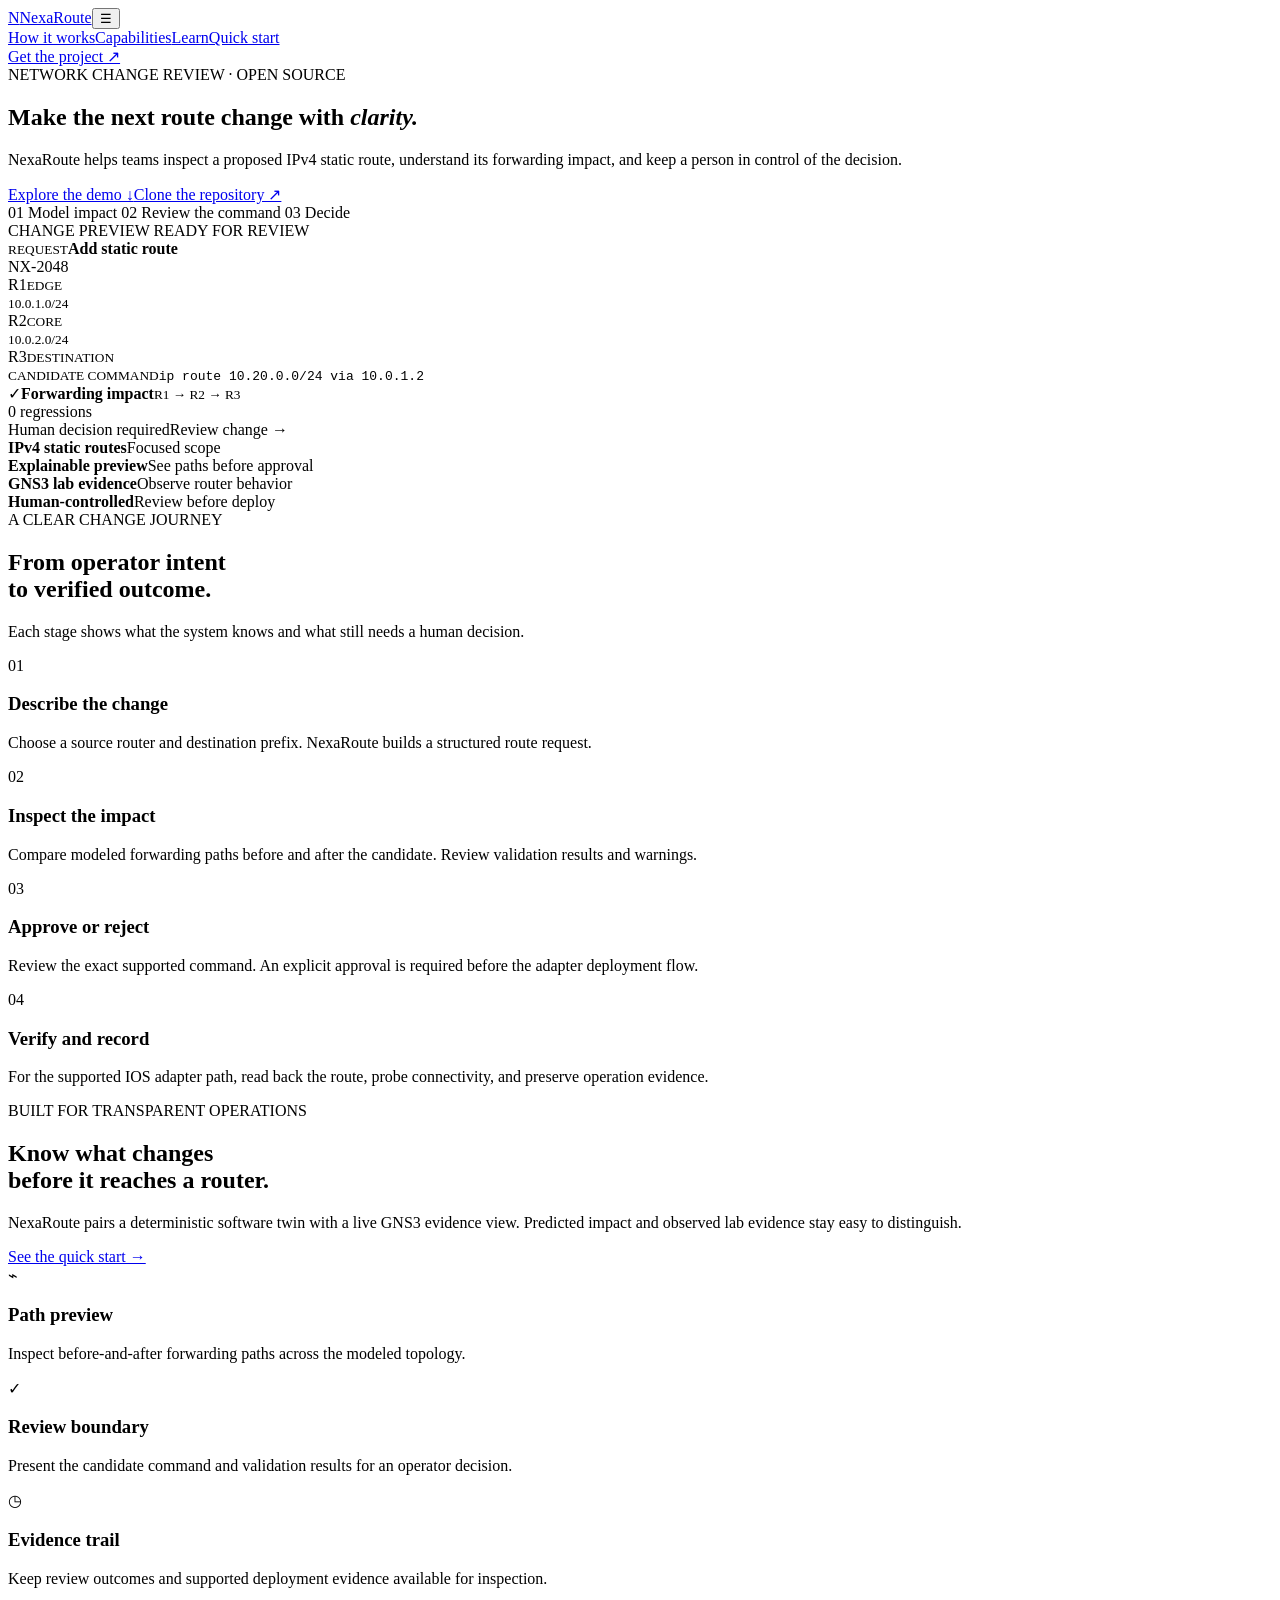
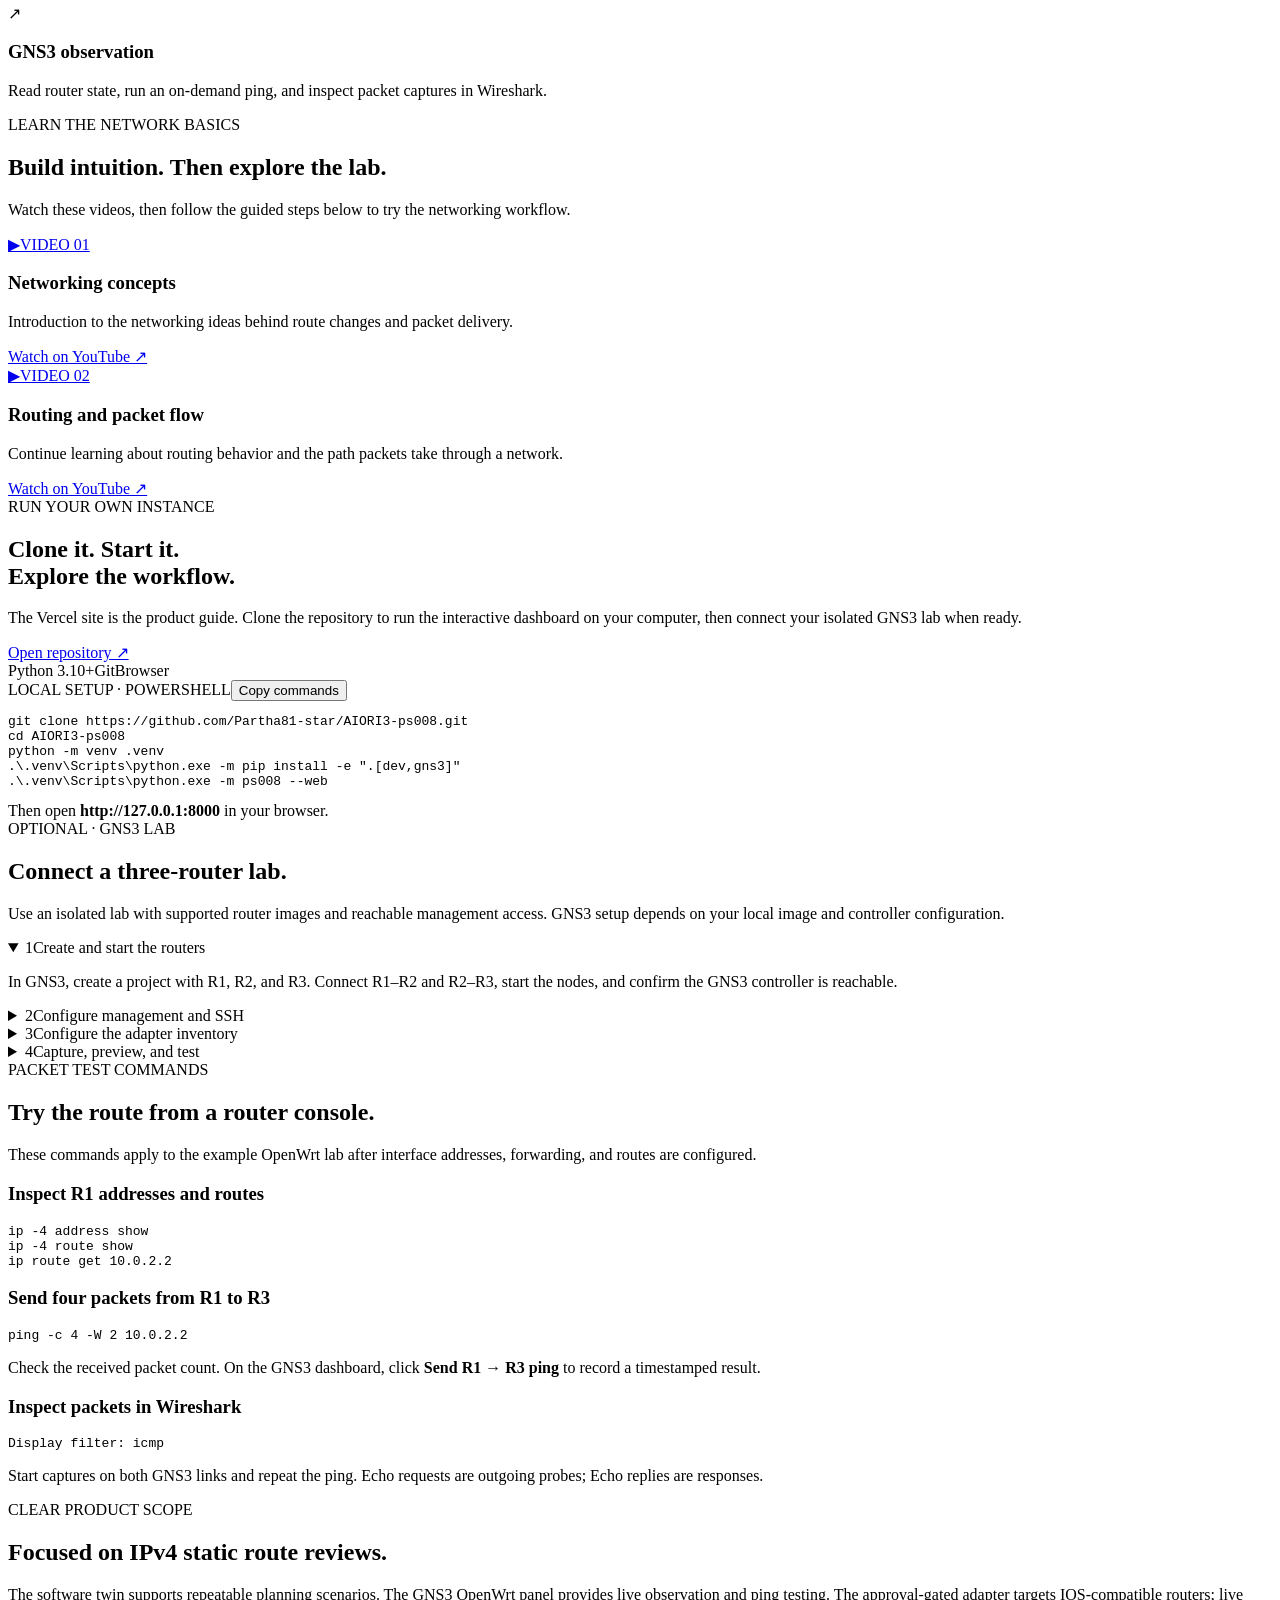
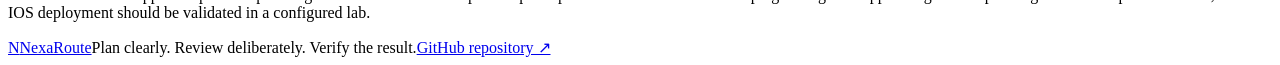
==== site/index.html @ 301a15b3 "Add NexaRoute customer guide site for Vercel" ====
<!doctype html>
<html lang="en">
<head>
<meta charset="utf-8"><meta name="viewport" content="width=device-width, initial-scale=1"><meta name="theme-color" content="#f4f7f5"><meta name="description" content="NexaRoute helps teams preview, review, and verify IPv4 static route changes with a network twin and GNS3 lab workflow.">
<title>NexaRoute — Review every route change</title><link rel="preconnect" href="https://fonts.googleapis.com"><link rel="preconnect" href="https://fonts.gstatic.com" crossorigin><link href="https://fonts.googleapis.com/css2?family=DM+Mono:wght@400;500&family=Manrope:wght@400;500;600;700;800&display=swap" rel="stylesheet"><link rel="stylesheet" href="/styles.css"><script src="/site.js" defer></script>
</head>
<body>
<header class="topbar"><a class="brand" href="#top"><span class="brand-mark">N</span>NexaRoute</a><button class="menu-toggle" id="menu-toggle" aria-expanded="false" aria-label="Open navigation">☰</button><nav id="main-nav"><a href="#workflow">How it works</a><a href="#features">Capabilities</a><a href="#learn">Learn</a><a href="#quickstart">Quick start</a></nav><a class="button button-small" href="https://github.com/Partha81-star/AIORI3-ps008" target="_blank" rel="noreferrer">Get the project ↗</a></header>
<main id="top">
<section class="hero wrap"><div class="hero-copy"><div class="eyebrow"><span class="pulse"></span> NETWORK CHANGE REVIEW · OPEN SOURCE</div><h1>Make the next route change with <em>clarity.</em></h1><p class="lead">NexaRoute helps teams inspect a proposed IPv4 static route, understand its forwarding impact, and keep a person in control of the decision.</p><div class="hero-actions"><a class="button" href="#quickstart">Explore the demo ↓</a><a class="button button-quiet" href="https://github.com/Partha81-star/AIORI3-ps008" target="_blank" rel="noreferrer">Clone the repository ↗</a></div><div class="hero-note"><span>01</span> Model impact <i></i><span>02</span> Review the command <i></i><span>03</span> Decide</div></div>
<div class="hero-visual"><div class="visual-head"><span>CHANGE PREVIEW</span><span class="status"><i></i> READY FOR REVIEW</span></div><div class="route-request"><div><small>REQUEST</small><strong>Add static route</strong></div><span class="request-id">NX-2048</span></div><div class="topology"><div class="router"><span>R1</span><small>EDGE</small></div><div class="edge"><i></i><small>10.0.1.0/24</small></div><div class="router router-active"><span>R2</span><small>CORE</small></div><div class="edge"><i></i><small>10.0.2.0/24</small></div><div class="router"><span>R3</span><small>DESTINATION</small></div></div><div class="command"><small>CANDIDATE COMMAND</small><code>ip route 10.20.0.0/24 via 10.0.1.2</code></div><div class="impact-row"><div><span class="check">✓</span><span><b>Forwarding impact</b><small>R1 → R2 → R3</small></span></div><span class="impact-tag">0 regressions</span></div><div class="review-footer"><span>Human decision required</span><span class="review-chip">Review change →</span></div></div></section>
<section class="proof-strip"><div><strong>IPv4 static routes</strong><span>Focused scope</span></div><div><strong>Explainable preview</strong><span>See paths before approval</span></div><div><strong>GNS3 lab evidence</strong><span>Observe router behavior</span></div><div><strong>Human-controlled</strong><span>Review before deploy</span></div></section>
<section class="section wrap" id="workflow"><div class="section-intro"><div class="eyebrow">A CLEAR CHANGE JOURNEY</div><h2>From operator intent<br>to verified outcome.</h2><p>Each stage shows what the system knows and what still needs a human decision.</p></div><div class="steps"><article><span>01</span><h3>Describe the change</h3><p>Choose a source router and destination prefix. NexaRoute builds a structured route request.</p></article><article><span>02</span><h3>Inspect the impact</h3><p>Compare modeled forwarding paths before and after the candidate. Review validation results and warnings.</p></article><article><span>03</span><h3>Approve or reject</h3><p>Review the exact supported command. An explicit approval is required before the adapter deployment flow.</p></article><article><span>04</span><h3>Verify and record</h3><p>For the supported IOS adapter path, read back the route, probe connectivity, and preserve operation evidence.</p></article></div></section>
<section class="feature-band" id="features"><div class="wrap feature-layout"><div><div class="eyebrow">BUILT FOR TRANSPARENT OPERATIONS</div><h2>Know what changes<br>before it reaches a router.</h2><p>NexaRoute pairs a deterministic software twin with a live GNS3 evidence view. Predicted impact and observed lab evidence stay easy to distinguish.</p><a class="text-link" href="#quickstart">See the quick start →</a></div><div class="feature-grid"><article><span class="feature-icon">⌁</span><h3>Path preview</h3><p>Inspect before-and-after forwarding paths across the modeled topology.</p></article><article><span class="feature-icon">✓</span><h3>Review boundary</h3><p>Present the candidate command and validation results for an operator decision.</p></article><article><span class="feature-icon">◷</span><h3>Evidence trail</h3><p>Keep review outcomes and supported deployment evidence available for inspection.</p></article><article><span class="feature-icon">↗</span><h3>GNS3 observation</h3><p>Read router state, run an on-demand ping, and inspect packet captures in Wireshark.</p></article></div></div></section>
<section class="section learn-section wrap" id="learn"><div class="section-intro"><div class="eyebrow">LEARN THE NETWORK BASICS</div><h2>Build intuition. Then explore the lab.</h2><p>Watch these videos, then follow the guided steps below to try the networking workflow.</p></div><div class="video-grid"><article class="video-card"><a class="video-thumb thumb-one" href="https://youtu.be/9toLLnAVdME" target="_blank" rel="noreferrer"><span class="play">▶</span><span class="video-caption">VIDEO 01</span></a><div class="video-info"><h3>Networking concepts</h3><p>Introduction to the networking ideas behind route changes and packet delivery.</p><a href="https://youtu.be/9toLLnAVdME" target="_blank" rel="noreferrer">Watch on YouTube ↗</a></div></article><article class="video-card"><a class="video-thumb thumb-two" href="https://youtu.be/iiHLgzWTlmo" target="_blank" rel="noreferrer"><span class="play">▶</span><span class="video-caption">VIDEO 02</span></a><div class="video-info"><h3>Routing and packet flow</h3><p>Continue learning about routing behavior and the path packets take through a network.</p><a href="https://youtu.be/iiHLgzWTlmo" target="_blank" rel="noreferrer">Watch on YouTube ↗</a></div></article></div></section>
<section class="quickstart" id="quickstart"><div class="wrap quick-layout"><div class="quick-copy"><div class="eyebrow">RUN YOUR OWN INSTANCE</div><h2>Clone it. Start it.<br>Explore the workflow.</h2><p>The Vercel site is the product guide. Clone the repository to run the interactive dashboard on your computer, then connect your isolated GNS3 lab when ready.</p><a class="button button-light" href="https://github.com/Partha81-star/AIORI3-ps008" target="_blank" rel="noreferrer">Open repository ↗</a><div class="requirements"><span>Python 3.10+</span><span>Git</span><span>Browser</span></div></div><div class="terminal-card"><div class="terminal-top"><span></span><span></span><span></span><label>LOCAL SETUP · POWERSHELL</label><button class="copy-button" id="copy-commands">Copy commands</button></div><pre id="install-commands">git clone https://github.com/Partha81-star/AIORI3-ps008.git
cd AIORI3-ps008
python -m venv .venv
.\.venv\Scripts\python.exe -m pip install -e ".[dev,gns3]"
.\.venv\Scripts\python.exe -m ps008 --web</pre><div class="terminal-bottom">Then open <b>http://127.0.0.1:8000</b> in your browser.</div></div></div></section>
<section class="guide wrap"><div class="section-intro"><div class="eyebrow">OPTIONAL · GNS3 LAB</div><h2>Connect a three-router lab.</h2><p>Use an isolated lab with supported router images and reachable management access. GNS3 setup depends on your local image and controller configuration.</p></div><div class="guide-list"><details open><summary><span>1</span>Create and start the routers</summary><p>In GNS3, create a project with R1, R2, and R3. Connect R1–R2 and R2–R3, start the nodes, and confirm the GNS3 controller is reachable.</p></details><details><summary><span>2</span>Configure management and SSH</summary><p>Assign reachable management IP addresses, enable SSH, and verify host keys. Use a permitted IOS-compatible image for the IOS adapter workflow.</p></details><details><summary><span>3</span>Configure the adapter inventory</summary><p>From the clone, copy the inventory example to <code>.ps008/gns3-inventory.json</code>. Set project and node IDs, management addresses, usernames, and credentials through environment variables.</p></details><details><summary><span>4</span>Capture, preview, and test</summary><p>Start the dashboard with inventory configured. Capture router evidence, inspect routes, preview a supported static-route request, and review the candidate. Use GNS3 link capture and Wireshark to inspect ICMP packets.</p></details></div></section>
<section class="commands-section wrap"><div class="section-intro"><div class="eyebrow">PACKET TEST COMMANDS</div><h2>Try the route from a router console.</h2><p>These commands apply to the example OpenWrt lab after interface addresses, forwarding, and routes are configured.</p></div><div class="command-grid"><article><h3>Inspect R1 addresses and routes</h3><pre><code>ip -4 address show
ip -4 route show
ip route get 10.0.2.2</code></pre></article><article><h3>Send four packets from R1 to R3</h3><pre><code>ping -c 4 -W 2 10.0.2.2</code></pre><p>Check the received packet count. On the GNS3 dashboard, click <b>Send R1 → R3 ping</b> to record a timestamped result.</p></article><article><h3>Inspect packets in Wireshark</h3><pre><code>Display filter: icmp</code></pre><p>Start captures on both GNS3 links and repeat the ping. Echo requests are outgoing probes; Echo replies are responses.</p></article></div></section>
<section class="scope-strip"><div class="wrap scope-inner"><div><div class="eyebrow">CLEAR PRODUCT SCOPE</div><h2>Focused on IPv4 static route reviews.</h2></div><p>The software twin supports repeatable planning scenarios. The GNS3 OpenWrt panel provides live observation and ping testing. The approval-gated adapter targets IOS-compatible routers; live IOS deployment should be validated in a configured lab.</p></div></section>
</main><footer class="footer wrap"><a class="brand" href="#top"><span class="brand-mark">N</span>NexaRoute</a><span>Plan clearly. Review deliberately. Verify the result.</span><a href="https://github.com/Partha81-star/AIORI3-ps008" target="_blank" rel="noreferrer">GitHub repository ↗</a></footer>
</body></html>
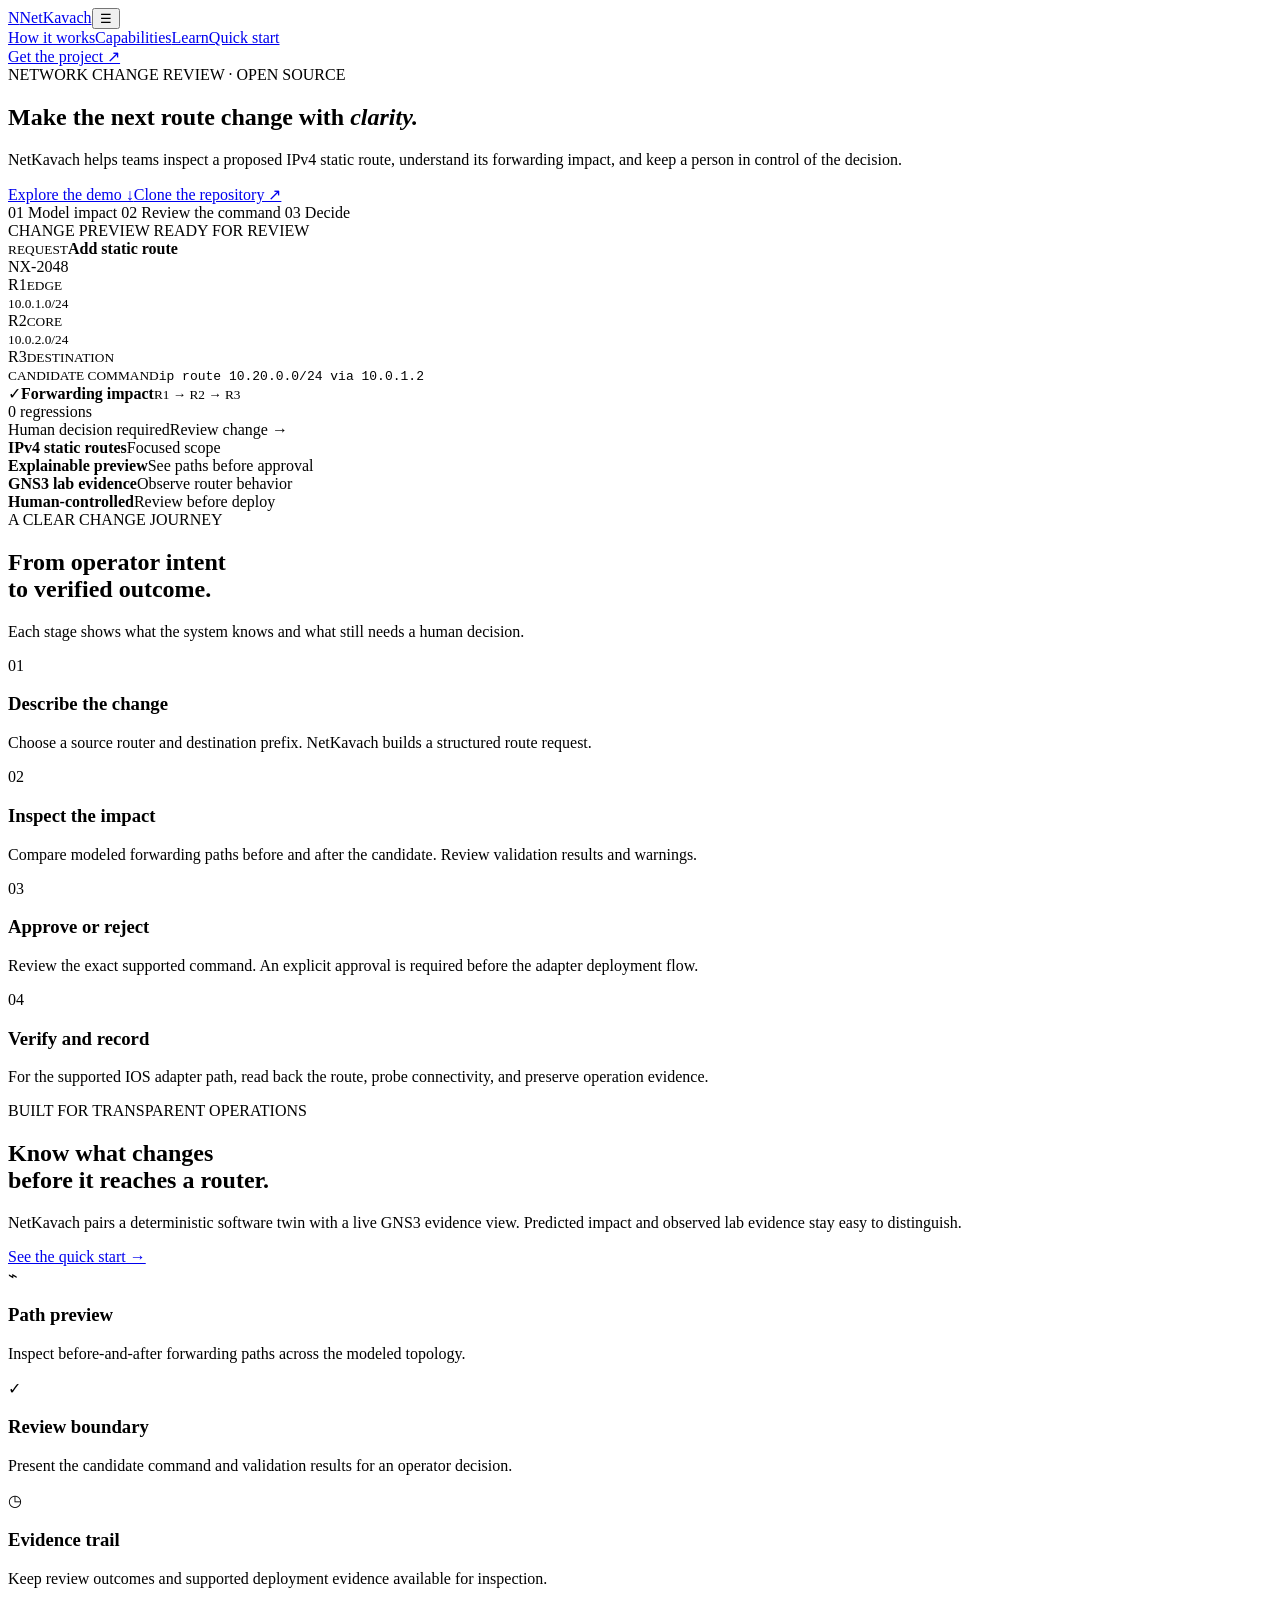
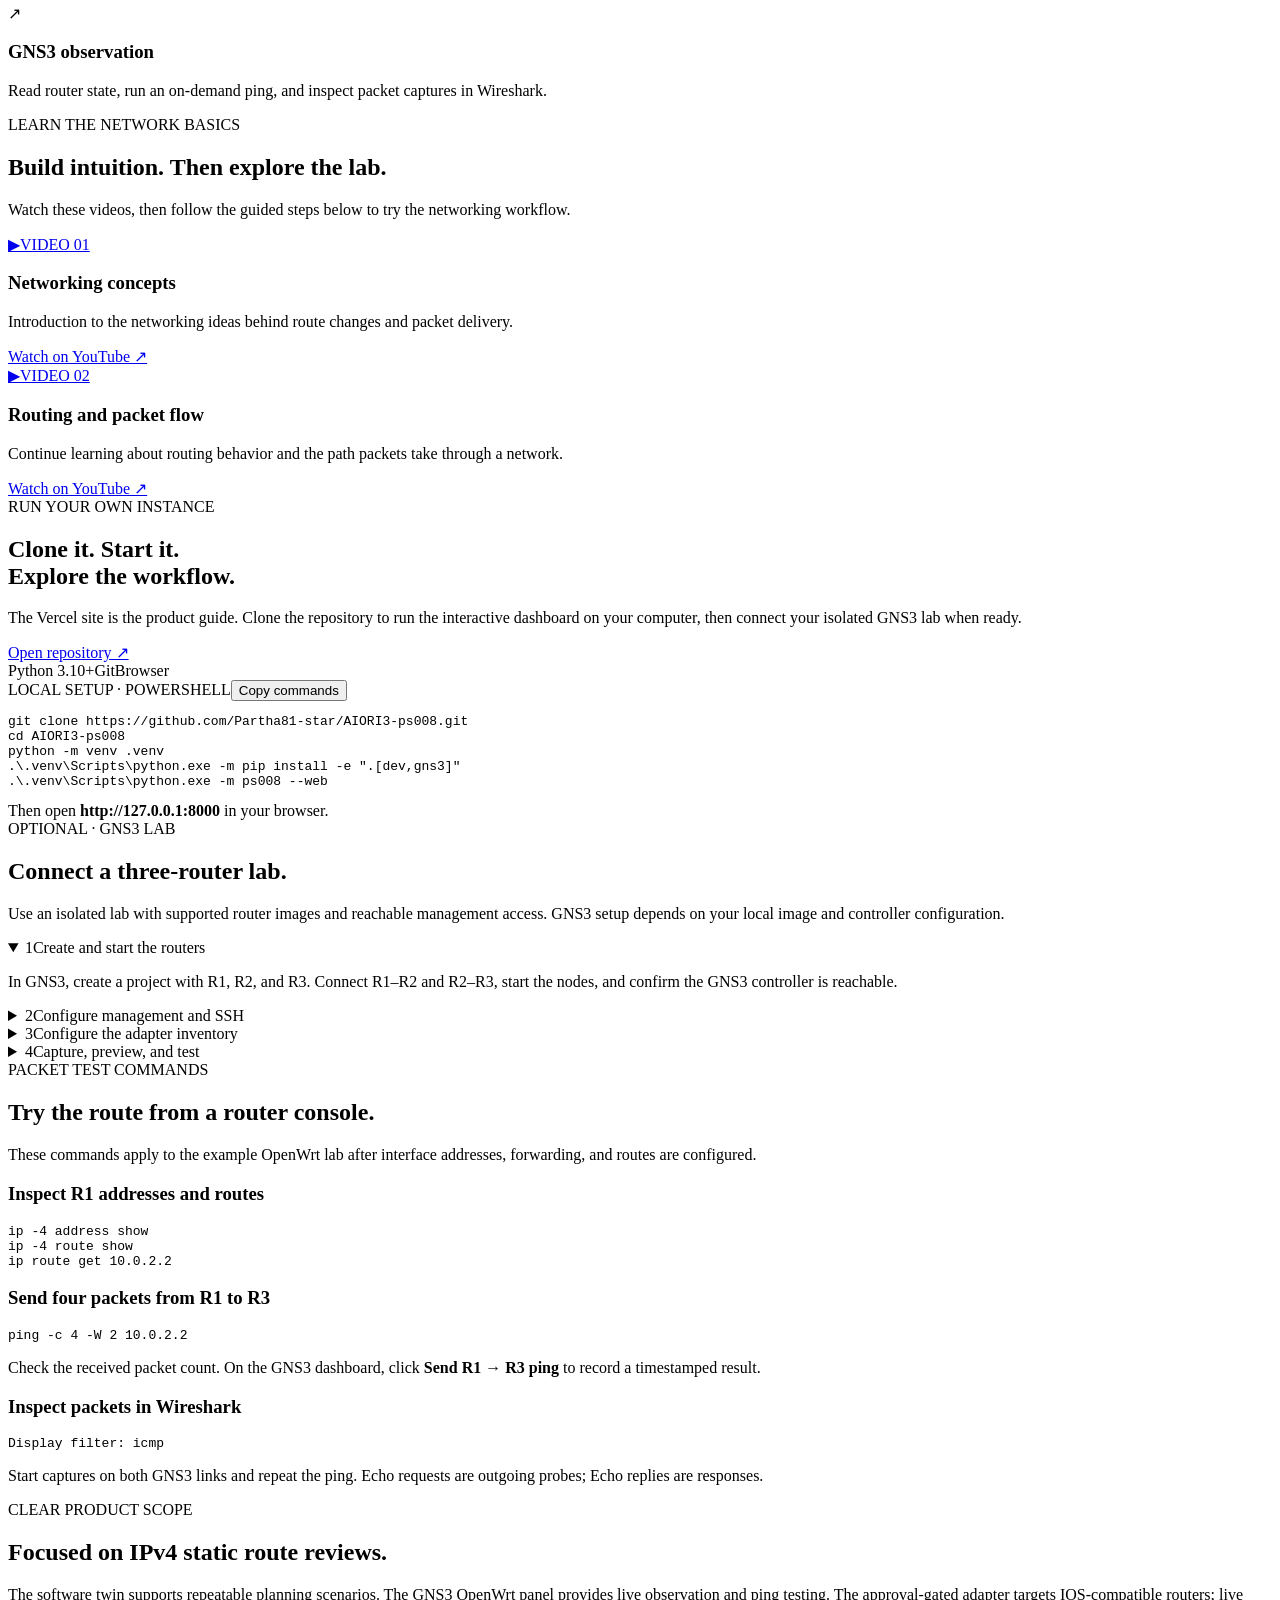
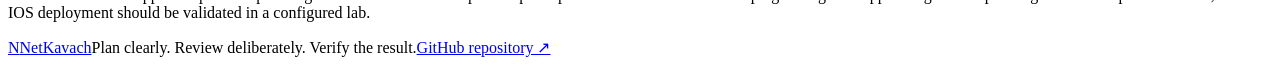
==== commit eb23fc9a: "Rename product to NetKavach and improve readability" ====
--- a/site/index.html
+++ b/site/index.html
@@ -1,17 +1,17 @@
 <!doctype html>
 <html lang="en">
 <head>
-<meta charset="utf-8"><meta name="viewport" content="width=device-width, initial-scale=1"><meta name="theme-color" content="#f4f7f5"><meta name="description" content="NexaRoute helps teams preview, review, and verify IPv4 static route changes with a network twin and GNS3 lab workflow.">
-<title>NexaRoute — Review every route change</title><link rel="preconnect" href="https://fonts.googleapis.com"><link rel="preconnect" href="https://fonts.gstatic.com" crossorigin><link href="https://fonts.googleapis.com/css2?family=DM+Mono:wght@400;500&family=Manrope:wght@400;500;600;700;800&display=swap" rel="stylesheet"><link rel="stylesheet" href="/styles.css"><script src="/site.js" defer></script>
+<meta charset="utf-8"><meta name="viewport" content="width=device-width, initial-scale=1"><meta name="theme-color" content="#f4f7f5"><meta name="description" content="NetKavach helps teams preview, review, and verify IPv4 static route changes with a network twin and GNS3 lab workflow.">
+<title>NetKavach — Review every route change</title><link rel="preconnect" href="https://fonts.googleapis.com"><link rel="preconnect" href="https://fonts.gstatic.com" crossorigin><link href="https://fonts.googleapis.com/css2?family=DM+Mono:wght@400;500&family=Manrope:wght@400;500;600;700;800&display=swap" rel="stylesheet"><link rel="stylesheet" href="/styles.css"><script src="/site.js" defer></script>
 </head>
 <body>
-<header class="topbar"><a class="brand" href="#top"><span class="brand-mark">N</span>NexaRoute</a><button class="menu-toggle" id="menu-toggle" aria-expanded="false" aria-label="Open navigation">☰</button><nav id="main-nav"><a href="#workflow">How it works</a><a href="#features">Capabilities</a><a href="#learn">Learn</a><a href="#quickstart">Quick start</a></nav><a class="button button-small" href="https://github.com/Partha81-star/AIORI3-ps008" target="_blank" rel="noreferrer">Get the project ↗</a></header>
+<header class="topbar"><a class="brand" href="#top"><span class="brand-mark">N</span>NetKavach</a><button class="menu-toggle" id="menu-toggle" aria-expanded="false" aria-label="Open navigation">☰</button><nav id="main-nav"><a href="#workflow">How it works</a><a href="#features">Capabilities</a><a href="#learn">Learn</a><a href="#quickstart">Quick start</a></nav><a class="button button-small" href="https://github.com/Partha81-star/AIORI3-ps008" target="_blank" rel="noreferrer">Get the project ↗</a></header>
 <main id="top">
-<section class="hero wrap"><div class="hero-copy"><div class="eyebrow"><span class="pulse"></span> NETWORK CHANGE REVIEW · OPEN SOURCE</div><h1>Make the next route change with <em>clarity.</em></h1><p class="lead">NexaRoute helps teams inspect a proposed IPv4 static route, understand its forwarding impact, and keep a person in control of the decision.</p><div class="hero-actions"><a class="button" href="#quickstart">Explore the demo ↓</a><a class="button button-quiet" href="https://github.com/Partha81-star/AIORI3-ps008" target="_blank" rel="noreferrer">Clone the repository ↗</a></div><div class="hero-note"><span>01</span> Model impact <i></i><span>02</span> Review the command <i></i><span>03</span> Decide</div></div>
+<section class="hero wrap"><div class="hero-copy"><div class="eyebrow"><span class="pulse"></span> NETWORK CHANGE REVIEW · OPEN SOURCE</div><h1>Make the next route change with <em>clarity.</em></h1><p class="lead">NetKavach helps teams inspect a proposed IPv4 static route, understand its forwarding impact, and keep a person in control of the decision.</p><div class="hero-actions"><a class="button" href="#quickstart">Explore the demo ↓</a><a class="button button-quiet" href="https://github.com/Partha81-star/AIORI3-ps008" target="_blank" rel="noreferrer">Clone the repository ↗</a></div><div class="hero-note"><span>01</span> Model impact <i></i><span>02</span> Review the command <i></i><span>03</span> Decide</div></div>
 <div class="hero-visual"><div class="visual-head"><span>CHANGE PREVIEW</span><span class="status"><i></i> READY FOR REVIEW</span></div><div class="route-request"><div><small>REQUEST</small><strong>Add static route</strong></div><span class="request-id">NX-2048</span></div><div class="topology"><div class="router"><span>R1</span><small>EDGE</small></div><div class="edge"><i></i><small>10.0.1.0/24</small></div><div class="router router-active"><span>R2</span><small>CORE</small></div><div class="edge"><i></i><small>10.0.2.0/24</small></div><div class="router"><span>R3</span><small>DESTINATION</small></div></div><div class="command"><small>CANDIDATE COMMAND</small><code>ip route 10.20.0.0/24 via 10.0.1.2</code></div><div class="impact-row"><div><span class="check">✓</span><span><b>Forwarding impact</b><small>R1 → R2 → R3</small></span></div><span class="impact-tag">0 regressions</span></div><div class="review-footer"><span>Human decision required</span><span class="review-chip">Review change →</span></div></div></section>
 <section class="proof-strip"><div><strong>IPv4 static routes</strong><span>Focused scope</span></div><div><strong>Explainable preview</strong><span>See paths before approval</span></div><div><strong>GNS3 lab evidence</strong><span>Observe router behavior</span></div><div><strong>Human-controlled</strong><span>Review before deploy</span></div></section>
-<section class="section wrap" id="workflow"><div class="section-intro"><div class="eyebrow">A CLEAR CHANGE JOURNEY</div><h2>From operator intent<br>to verified outcome.</h2><p>Each stage shows what the system knows and what still needs a human decision.</p></div><div class="steps"><article><span>01</span><h3>Describe the change</h3><p>Choose a source router and destination prefix. NexaRoute builds a structured route request.</p></article><article><span>02</span><h3>Inspect the impact</h3><p>Compare modeled forwarding paths before and after the candidate. Review validation results and warnings.</p></article><article><span>03</span><h3>Approve or reject</h3><p>Review the exact supported command. An explicit approval is required before the adapter deployment flow.</p></article><article><span>04</span><h3>Verify and record</h3><p>For the supported IOS adapter path, read back the route, probe connectivity, and preserve operation evidence.</p></article></div></section>
-<section class="feature-band" id="features"><div class="wrap feature-layout"><div><div class="eyebrow">BUILT FOR TRANSPARENT OPERATIONS</div><h2>Know what changes<br>before it reaches a router.</h2><p>NexaRoute pairs a deterministic software twin with a live GNS3 evidence view. Predicted impact and observed lab evidence stay easy to distinguish.</p><a class="text-link" href="#quickstart">See the quick start →</a></div><div class="feature-grid"><article><span class="feature-icon">⌁</span><h3>Path preview</h3><p>Inspect before-and-after forwarding paths across the modeled topology.</p></article><article><span class="feature-icon">✓</span><h3>Review boundary</h3><p>Present the candidate command and validation results for an operator decision.</p></article><article><span class="feature-icon">◷</span><h3>Evidence trail</h3><p>Keep review outcomes and supported deployment evidence available for inspection.</p></article><article><span class="feature-icon">↗</span><h3>GNS3 observation</h3><p>Read router state, run an on-demand ping, and inspect packet captures in Wireshark.</p></article></div></div></section>
+<section class="section wrap" id="workflow"><div class="section-intro"><div class="eyebrow">A CLEAR CHANGE JOURNEY</div><h2>From operator intent<br>to verified outcome.</h2><p>Each stage shows what the system knows and what still needs a human decision.</p></div><div class="steps"><article><span>01</span><h3>Describe the change</h3><p>Choose a source router and destination prefix. NetKavach builds a structured route request.</p></article><article><span>02</span><h3>Inspect the impact</h3><p>Compare modeled forwarding paths before and after the candidate. Review validation results and warnings.</p></article><article><span>03</span><h3>Approve or reject</h3><p>Review the exact supported command. An explicit approval is required before the adapter deployment flow.</p></article><article><span>04</span><h3>Verify and record</h3><p>For the supported IOS adapter path, read back the route, probe connectivity, and preserve operation evidence.</p></article></div></section>
+<section class="feature-band" id="features"><div class="wrap feature-layout"><div><div class="eyebrow">BUILT FOR TRANSPARENT OPERATIONS</div><h2>Know what changes<br>before it reaches a router.</h2><p>NetKavach pairs a deterministic software twin with a live GNS3 evidence view. Predicted impact and observed lab evidence stay easy to distinguish.</p><a class="text-link" href="#quickstart">See the quick start →</a></div><div class="feature-grid"><article><span class="feature-icon">⌁</span><h3>Path preview</h3><p>Inspect before-and-after forwarding paths across the modeled topology.</p></article><article><span class="feature-icon">✓</span><h3>Review boundary</h3><p>Present the candidate command and validation results for an operator decision.</p></article><article><span class="feature-icon">◷</span><h3>Evidence trail</h3><p>Keep review outcomes and supported deployment evidence available for inspection.</p></article><article><span class="feature-icon">↗</span><h3>GNS3 observation</h3><p>Read router state, run an on-demand ping, and inspect packet captures in Wireshark.</p></article></div></div></section>
 <section class="section learn-section wrap" id="learn"><div class="section-intro"><div class="eyebrow">LEARN THE NETWORK BASICS</div><h2>Build intuition. Then explore the lab.</h2><p>Watch these videos, then follow the guided steps below to try the networking workflow.</p></div><div class="video-grid"><article class="video-card"><a class="video-thumb thumb-one" href="https://youtu.be/9toLLnAVdME" target="_blank" rel="noreferrer"><span class="play">▶</span><span class="video-caption">VIDEO 01</span></a><div class="video-info"><h3>Networking concepts</h3><p>Introduction to the networking ideas behind route changes and packet delivery.</p><a href="https://youtu.be/9toLLnAVdME" target="_blank" rel="noreferrer">Watch on YouTube ↗</a></div></article><article class="video-card"><a class="video-thumb thumb-two" href="https://youtu.be/iiHLgzWTlmo" target="_blank" rel="noreferrer"><span class="play">▶</span><span class="video-caption">VIDEO 02</span></a><div class="video-info"><h3>Routing and packet flow</h3><p>Continue learning about routing behavior and the path packets take through a network.</p><a href="https://youtu.be/iiHLgzWTlmo" target="_blank" rel="noreferrer">Watch on YouTube ↗</a></div></article></div></section>
 <section class="quickstart" id="quickstart"><div class="wrap quick-layout"><div class="quick-copy"><div class="eyebrow">RUN YOUR OWN INSTANCE</div><h2>Clone it. Start it.<br>Explore the workflow.</h2><p>The Vercel site is the product guide. Clone the repository to run the interactive dashboard on your computer, then connect your isolated GNS3 lab when ready.</p><a class="button button-light" href="https://github.com/Partha81-star/AIORI3-ps008" target="_blank" rel="noreferrer">Open repository ↗</a><div class="requirements"><span>Python 3.10+</span><span>Git</span><span>Browser</span></div></div><div class="terminal-card"><div class="terminal-top"><span></span><span></span><span></span><label>LOCAL SETUP · POWERSHELL</label><button class="copy-button" id="copy-commands">Copy commands</button></div><pre id="install-commands">git clone https://github.com/Partha81-star/AIORI3-ps008.git
 cd AIORI3-ps008
@@ -23,5 +23,5 @@
 ip -4 route show
 ip route get 10.0.2.2</code></pre></article><article><h3>Send four packets from R1 to R3</h3><pre><code>ping -c 4 -W 2 10.0.2.2</code></pre><p>Check the received packet count. On the GNS3 dashboard, click <b>Send R1 → R3 ping</b> to record a timestamped result.</p></article><article><h3>Inspect packets in Wireshark</h3><pre><code>Display filter: icmp</code></pre><p>Start captures on both GNS3 links and repeat the ping. Echo requests are outgoing probes; Echo replies are responses.</p></article></div></section>
 <section class="scope-strip"><div class="wrap scope-inner"><div><div class="eyebrow">CLEAR PRODUCT SCOPE</div><h2>Focused on IPv4 static route reviews.</h2></div><p>The software twin supports repeatable planning scenarios. The GNS3 OpenWrt panel provides live observation and ping testing. The approval-gated adapter targets IOS-compatible routers; live IOS deployment should be validated in a configured lab.</p></div></section>
-</main><footer class="footer wrap"><a class="brand" href="#top"><span class="brand-mark">N</span>NexaRoute</a><span>Plan clearly. Review deliberately. Verify the result.</span><a href="https://github.com/Partha81-star/AIORI3-ps008" target="_blank" rel="noreferrer">GitHub repository ↗</a></footer>
+</main><footer class="footer wrap"><a class="brand" href="#top"><span class="brand-mark">N</span>NetKavach</a><span>Plan clearly. Review deliberately. Verify the result.</span><a href="https://github.com/Partha81-star/AIORI3-ps008" target="_blank" rel="noreferrer">GitHub repository ↗</a></footer>
 </body></html>
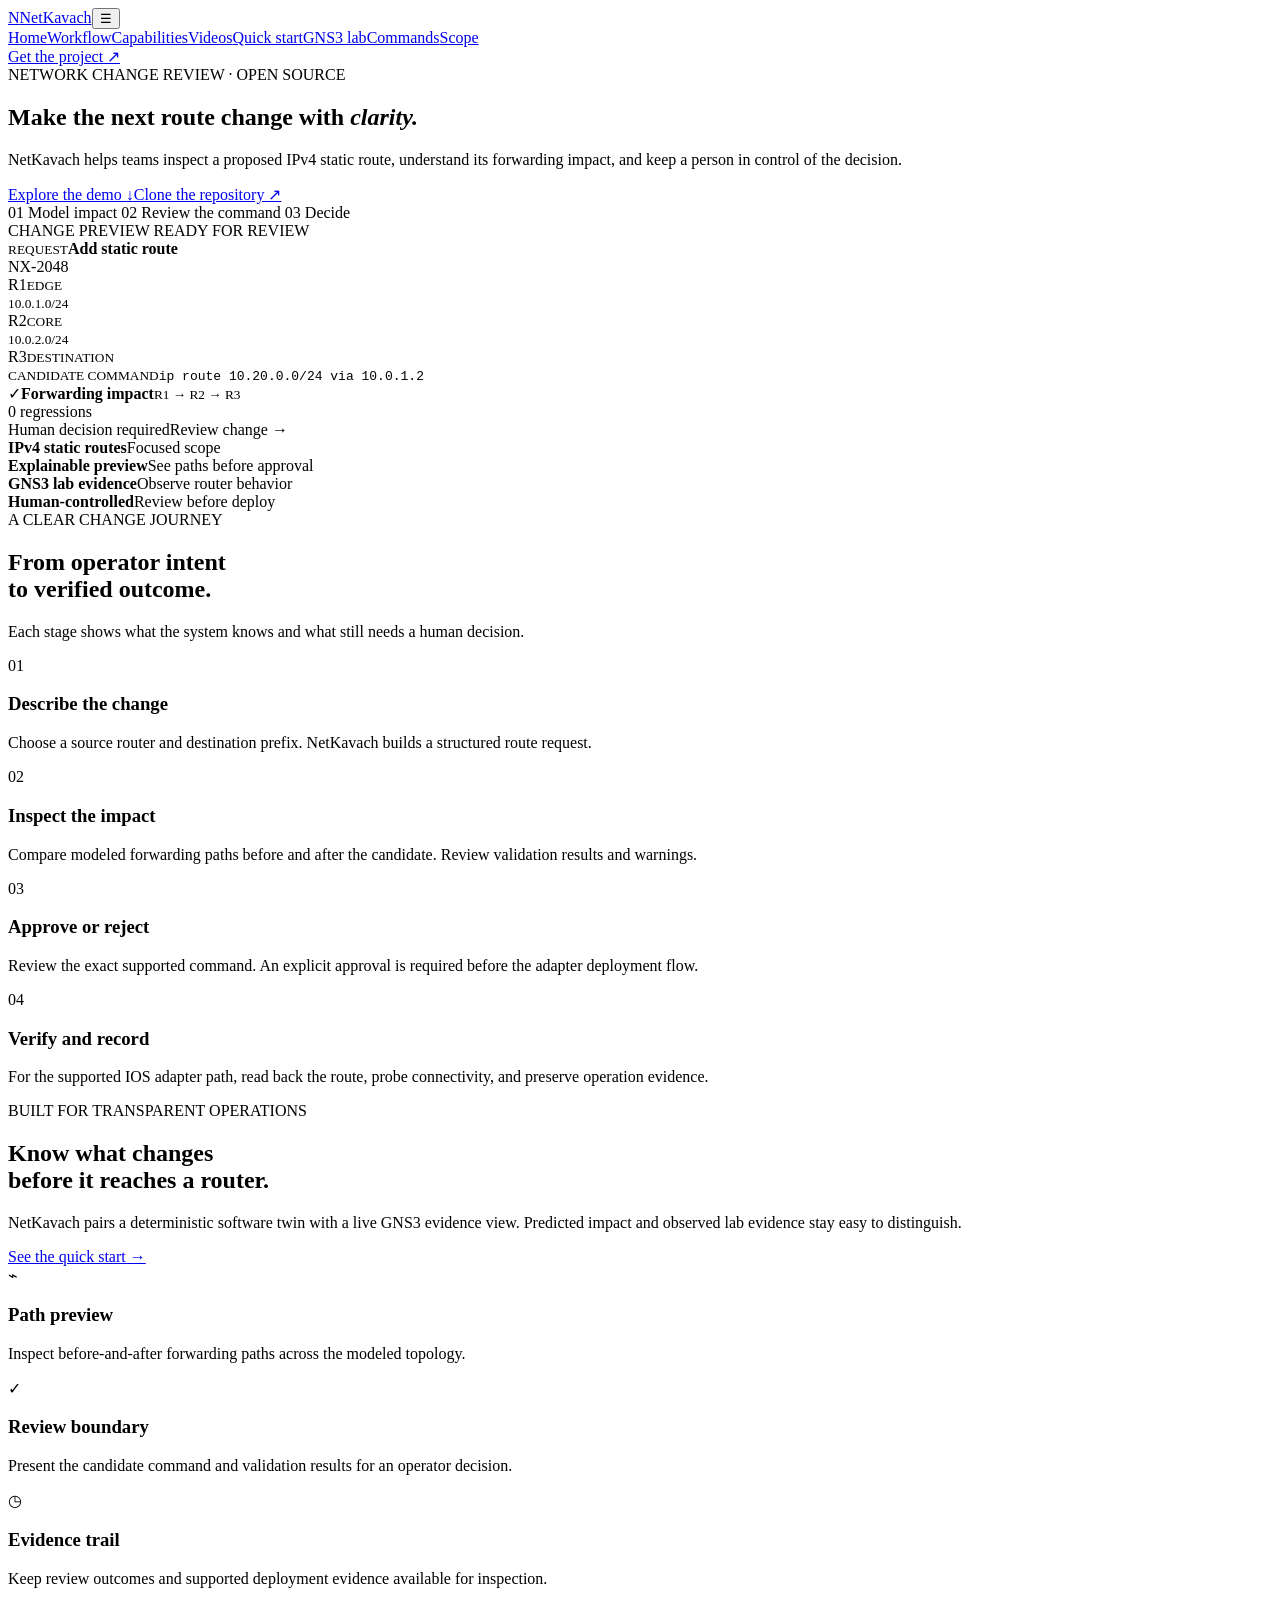
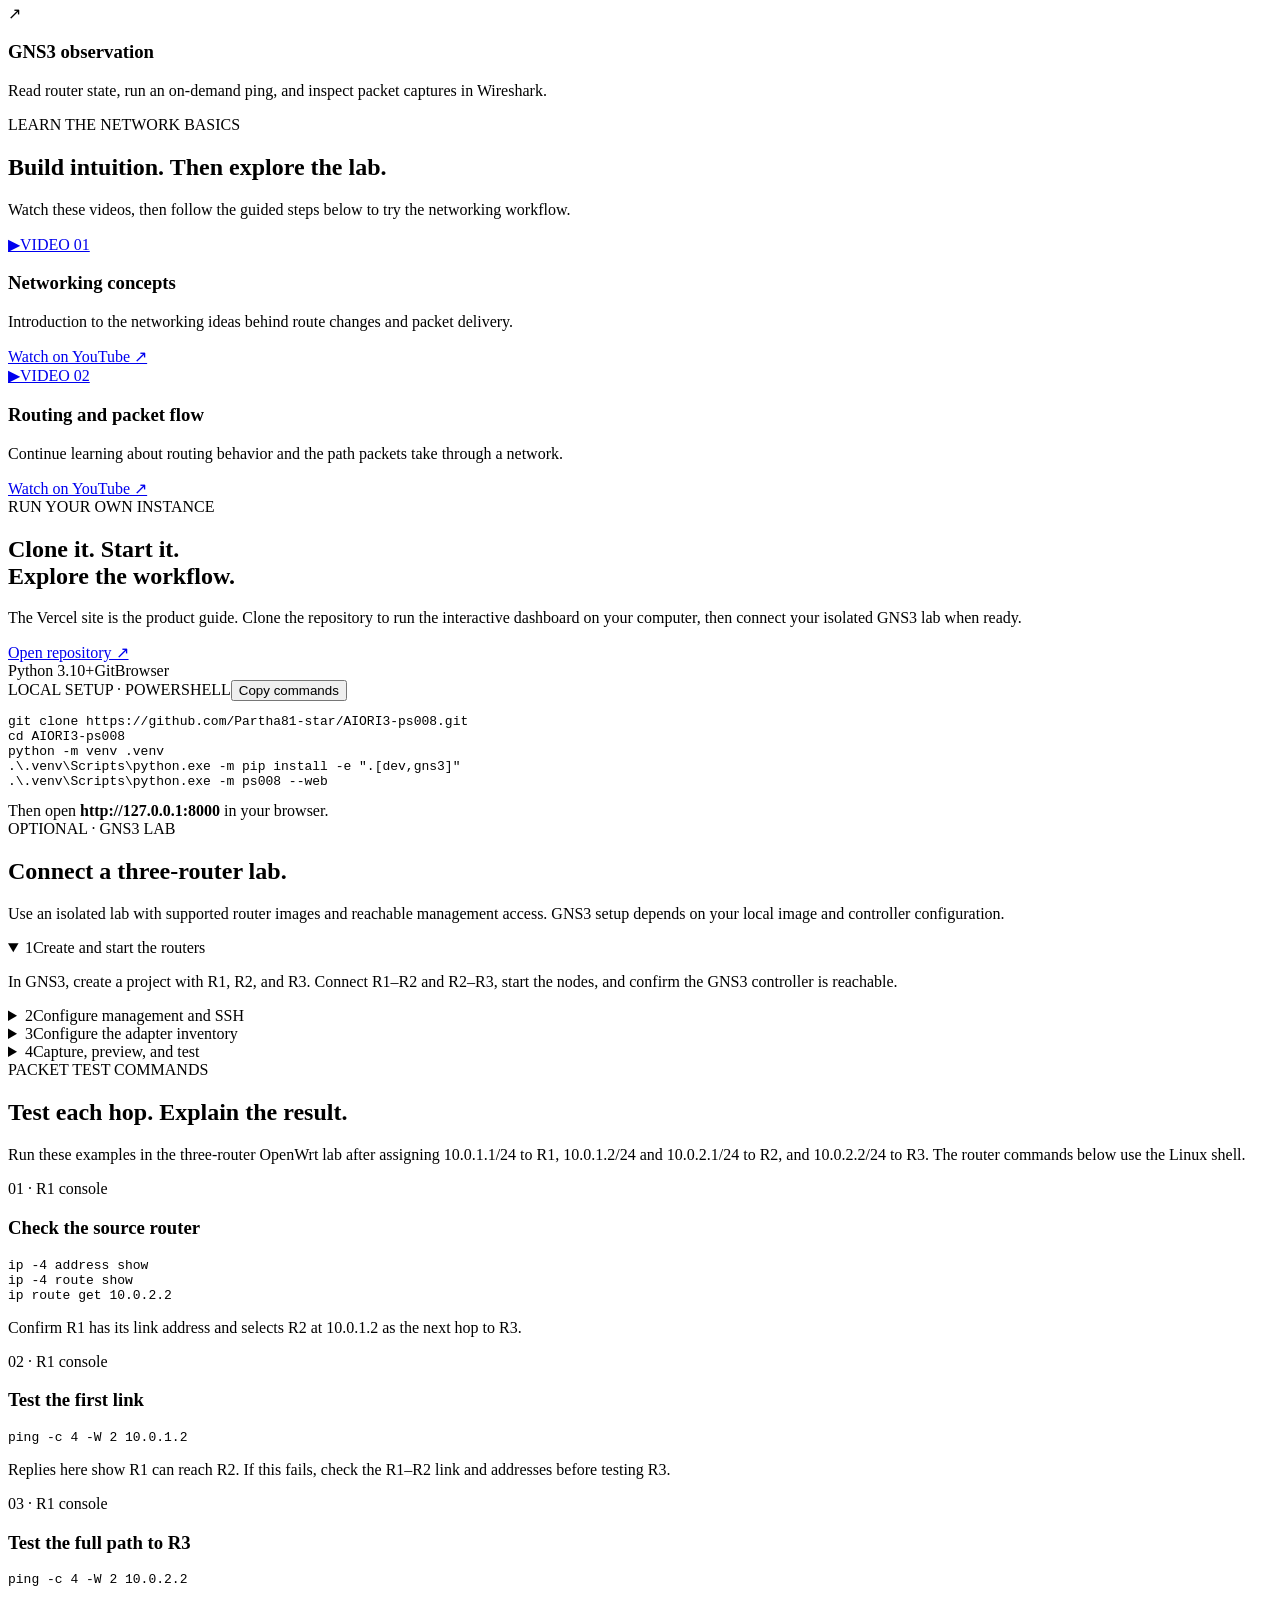
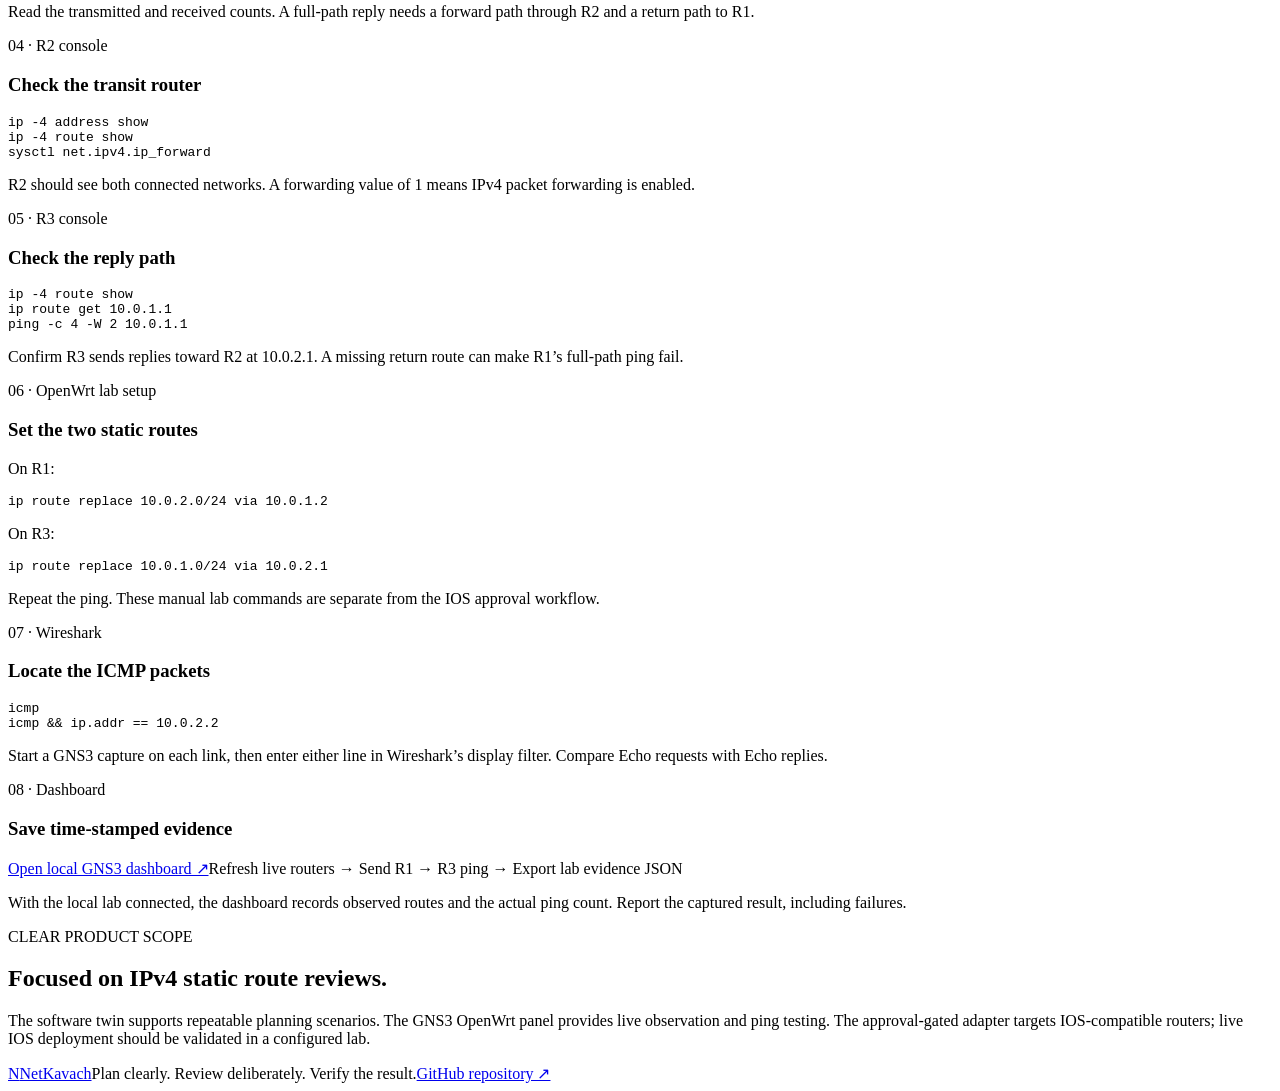
==== commit 2e63f5be: "Expand lab command cases and add section navigation" ====
--- a/site/index.html
+++ b/site/index.html
@@ -2,10 +2,10 @@
 <html lang="en">
 <head>
 <meta charset="utf-8"><meta name="viewport" content="width=device-width, initial-scale=1"><meta name="theme-color" content="#f4f7f5"><meta name="description" content="NetKavach helps teams preview, review, and verify IPv4 static route changes with a network twin and GNS3 lab workflow.">
-<title>NetKavach — Review every route change</title><link rel="preconnect" href="https://fonts.googleapis.com"><link rel="preconnect" href="https://fonts.gstatic.com" crossorigin><link href="https://fonts.googleapis.com/css2?family=DM+Mono:wght@400;500&family=Manrope:wght@400;500;600;700;800&display=swap" rel="stylesheet"><link rel="stylesheet" href="/styles.css"><script src="/site.js" defer></script>
+<title>NetKavach — Review every route change</title><link rel="preconnect" href="https://fonts.googleapis.com"><link rel="preconnect" href="https://fonts.gstatic.com" crossorigin><link href="https://fonts.googleapis.com/css2?family=DM+Mono:wght@400;500&family=Manrope:wght@400;500;600;700;800&display=swap" rel="stylesheet"><link rel="stylesheet" href="/styles.css"><link rel="stylesheet" href="/sections.css"><script src="/site.js" defer></script>
 </head>
 <body>
-<header class="topbar"><a class="brand" href="#top"><span class="brand-mark">N</span>NetKavach</a><button class="menu-toggle" id="menu-toggle" aria-expanded="false" aria-label="Open navigation">☰</button><nav id="main-nav"><a href="#workflow">How it works</a><a href="#features">Capabilities</a><a href="#learn">Learn</a><a href="#quickstart">Quick start</a></nav><a class="button button-small" href="https://github.com/Partha81-star/AIORI3-ps008" target="_blank" rel="noreferrer">Get the project ↗</a></header>
+<header class="topbar"><a class="brand" href="#top"><span class="brand-mark">N</span>NetKavach</a><button class="menu-toggle" id="menu-toggle" aria-expanded="false" aria-label="Open navigation" aria-controls="main-nav">☰</button><nav id="main-nav" aria-label="Main sections"><a href="#top">Home</a><a href="#workflow">Workflow</a><a href="#features">Capabilities</a><a href="#learn">Videos</a><a href="#quickstart">Quick start</a><a href="#gns3-guide">GNS3 lab</a><a href="#commands">Commands</a><a href="#scope">Scope</a></nav><a class="button button-small" href="https://github.com/Partha81-star/AIORI3-ps008" target="_blank" rel="noreferrer">Get the project ↗</a></header>
 <main id="top">
 <section class="hero wrap"><div class="hero-copy"><div class="eyebrow"><span class="pulse"></span> NETWORK CHANGE REVIEW · OPEN SOURCE</div><h1>Make the next route change with <em>clarity.</em></h1><p class="lead">NetKavach helps teams inspect a proposed IPv4 static route, understand its forwarding impact, and keep a person in control of the decision.</p><div class="hero-actions"><a class="button" href="#quickstart">Explore the demo ↓</a><a class="button button-quiet" href="https://github.com/Partha81-star/AIORI3-ps008" target="_blank" rel="noreferrer">Clone the repository ↗</a></div><div class="hero-note"><span>01</span> Model impact <i></i><span>02</span> Review the command <i></i><span>03</span> Decide</div></div>
 <div class="hero-visual"><div class="visual-head"><span>CHANGE PREVIEW</span><span class="status"><i></i> READY FOR REVIEW</span></div><div class="route-request"><div><small>REQUEST</small><strong>Add static route</strong></div><span class="request-id">NX-2048</span></div><div class="topology"><div class="router"><span>R1</span><small>EDGE</small></div><div class="edge"><i></i><small>10.0.1.0/24</small></div><div class="router router-active"><span>R2</span><small>CORE</small></div><div class="edge"><i></i><small>10.0.2.0/24</small></div><div class="router"><span>R3</span><small>DESTINATION</small></div></div><div class="command"><small>CANDIDATE COMMAND</small><code>ip route 10.20.0.0/24 via 10.0.1.2</code></div><div class="impact-row"><div><span class="check">✓</span><span><b>Forwarding impact</b><small>R1 → R2 → R3</small></span></div><span class="impact-tag">0 regressions</span></div><div class="review-footer"><span>Human decision required</span><span class="review-chip">Review change →</span></div></div></section>
@@ -18,10 +18,26 @@
 python -m venv .venv
 .\.venv\Scripts\python.exe -m pip install -e ".[dev,gns3]"
 .\.venv\Scripts\python.exe -m ps008 --web</pre><div class="terminal-bottom">Then open <b>http://127.0.0.1:8000</b> in your browser.</div></div></div></section>
-<section class="guide wrap"><div class="section-intro"><div class="eyebrow">OPTIONAL · GNS3 LAB</div><h2>Connect a three-router lab.</h2><p>Use an isolated lab with supported router images and reachable management access. GNS3 setup depends on your local image and controller configuration.</p></div><div class="guide-list"><details open><summary><span>1</span>Create and start the routers</summary><p>In GNS3, create a project with R1, R2, and R3. Connect R1–R2 and R2–R3, start the nodes, and confirm the GNS3 controller is reachable.</p></details><details><summary><span>2</span>Configure management and SSH</summary><p>Assign reachable management IP addresses, enable SSH, and verify host keys. Use a permitted IOS-compatible image for the IOS adapter workflow.</p></details><details><summary><span>3</span>Configure the adapter inventory</summary><p>From the clone, copy the inventory example to <code>.ps008/gns3-inventory.json</code>. Set project and node IDs, management addresses, usernames, and credentials through environment variables.</p></details><details><summary><span>4</span>Capture, preview, and test</summary><p>Start the dashboard with inventory configured. Capture router evidence, inspect routes, preview a supported static-route request, and review the candidate. Use GNS3 link capture and Wireshark to inspect ICMP packets.</p></details></div></section>
-<section class="commands-section wrap"><div class="section-intro"><div class="eyebrow">PACKET TEST COMMANDS</div><h2>Try the route from a router console.</h2><p>These commands apply to the example OpenWrt lab after interface addresses, forwarding, and routes are configured.</p></div><div class="command-grid"><article><h3>Inspect R1 addresses and routes</h3><pre><code>ip -4 address show
+<section class="guide wrap" id="gns3-guide"><div class="section-intro"><div class="eyebrow">OPTIONAL · GNS3 LAB</div><h2>Connect a three-router lab.</h2><p>Use an isolated lab with supported router images and reachable management access. GNS3 setup depends on your local image and controller configuration.</p></div><div class="guide-list"><details open><summary><span>1</span>Create and start the routers</summary><p>In GNS3, create a project with R1, R2, and R3. Connect R1–R2 and R2–R3, start the nodes, and confirm the GNS3 controller is reachable.</p></details><details><summary><span>2</span>Configure management and SSH</summary><p>Assign reachable management IP addresses, enable SSH, and verify host keys. Use a permitted IOS-compatible image for the IOS adapter workflow.</p></details><details><summary><span>3</span>Configure the adapter inventory</summary><p>From the clone, copy the inventory example to <code>.ps008/gns3-inventory.json</code>. Set project and node IDs, management addresses, usernames, and credentials through environment variables.</p></details><details><summary><span>4</span>Capture, preview, and test</summary><p>Start the dashboard with inventory configured. Capture router evidence, inspect routes, preview a supported static-route request, and review the candidate. Use GNS3 link capture and Wireshark to inspect ICMP packets.</p></details></div></section>
+<section class="commands-section wrap" id="commands">
+<div class="section-intro"><div class="eyebrow">PACKET TEST COMMANDS</div><h2>Test each hop. Explain the result.</h2><p>Run these examples in the three-router OpenWrt lab after assigning 10.0.1.1/24 to R1, 10.0.1.2/24 and 10.0.2.1/24 to R2, and 10.0.2.2/24 to R3. The router commands below use the Linux shell.</p></div>
+<div class="command-grid">
+<article><span class="case-label">01 · R1 console</span><h3>Check the source router</h3><pre><code>ip -4 address show
 ip -4 route show
-ip route get 10.0.2.2</code></pre></article><article><h3>Send four packets from R1 to R3</h3><pre><code>ping -c 4 -W 2 10.0.2.2</code></pre><p>Check the received packet count. On the GNS3 dashboard, click <b>Send R1 → R3 ping</b> to record a timestamped result.</p></article><article><h3>Inspect packets in Wireshark</h3><pre><code>Display filter: icmp</code></pre><p>Start captures on both GNS3 links and repeat the ping. Echo requests are outgoing probes; Echo replies are responses.</p></article></div></section>
-<section class="scope-strip"><div class="wrap scope-inner"><div><div class="eyebrow">CLEAR PRODUCT SCOPE</div><h2>Focused on IPv4 static route reviews.</h2></div><p>The software twin supports repeatable planning scenarios. The GNS3 OpenWrt panel provides live observation and ping testing. The approval-gated adapter targets IOS-compatible routers; live IOS deployment should be validated in a configured lab.</p></div></section>
+ip route get 10.0.2.2</code></pre><p>Confirm R1 has its link address and selects R2 at 10.0.1.2 as the next hop to R3.</p></article>
+<article><span class="case-label">02 · R1 console</span><h3>Test the first link</h3><pre><code>ping -c 4 -W 2 10.0.1.2</code></pre><p>Replies here show R1 can reach R2. If this fails, check the R1–R2 link and addresses before testing R3.</p></article>
+<article><span class="case-label">03 · R1 console</span><h3>Test the full path to R3</h3><pre><code>ping -c 4 -W 2 10.0.2.2</code></pre><p>Read the transmitted and received counts. A full-path reply needs a forward path through R2 and a return path to R1.</p></article>
+<article><span class="case-label">04 · R2 console</span><h3>Check the transit router</h3><pre><code>ip -4 address show
+ip -4 route show
+sysctl net.ipv4.ip_forward</code></pre><p>R2 should see both connected networks. A forwarding value of 1 means IPv4 packet forwarding is enabled.</p></article>
+<article><span class="case-label">05 · R3 console</span><h3>Check the reply path</h3><pre><code>ip -4 route show
+ip route get 10.0.1.1
+ping -c 4 -W 2 10.0.1.1</code></pre><p>Confirm R3 sends replies toward R2 at 10.0.2.1. A missing return route can make R1’s full-path ping fail.</p></article>
+<article><span class="case-label">06 · OpenWrt lab setup</span><h3>Set the two static routes</h3><p>On R1:</p><pre><code>ip route replace 10.0.2.0/24 via 10.0.1.2</code></pre><p>On R3:</p><pre><code>ip route replace 10.0.1.0/24 via 10.0.2.1</code></pre><p>Repeat the ping. These manual lab commands are separate from the IOS approval workflow.</p></article>
+<article><span class="case-label">07 · Wireshark</span><h3>Locate the ICMP packets</h3><pre><code>icmp
+icmp &amp;&amp; ip.addr == 10.0.2.2</code></pre><p>Start a GNS3 capture on each link, then enter either line in Wireshark’s display filter. Compare Echo requests with Echo replies.</p></article>
+<article><span class="case-label">08 · Dashboard</span><h3>Save time-stamped evidence</h3><div class="dashboard-steps"><a href="http://127.0.0.1:8000/gns3">Open local GNS3 dashboard ↗</a><span>Refresh live routers → Send R1 → R3 ping → Export lab evidence JSON</span></div><p>With the local lab connected, the dashboard records observed routes and the actual ping count. Report the captured result, including failures.</p></article>
+</div></section>
+<section class="scope-strip" id="scope"><div class="wrap scope-inner"><div><div class="eyebrow">CLEAR PRODUCT SCOPE</div><h2>Focused on IPv4 static route reviews.</h2></div><p>The software twin supports repeatable planning scenarios. The GNS3 OpenWrt panel provides live observation and ping testing. The approval-gated adapter targets IOS-compatible routers; live IOS deployment should be validated in a configured lab.</p></div></section>
 </main><footer class="footer wrap"><a class="brand" href="#top"><span class="brand-mark">N</span>NetKavach</a><span>Plan clearly. Review deliberately. Verify the result.</span><a href="https://github.com/Partha81-star/AIORI3-ps008" target="_blank" rel="noreferrer">GitHub repository ↗</a></footer>
 </body></html>
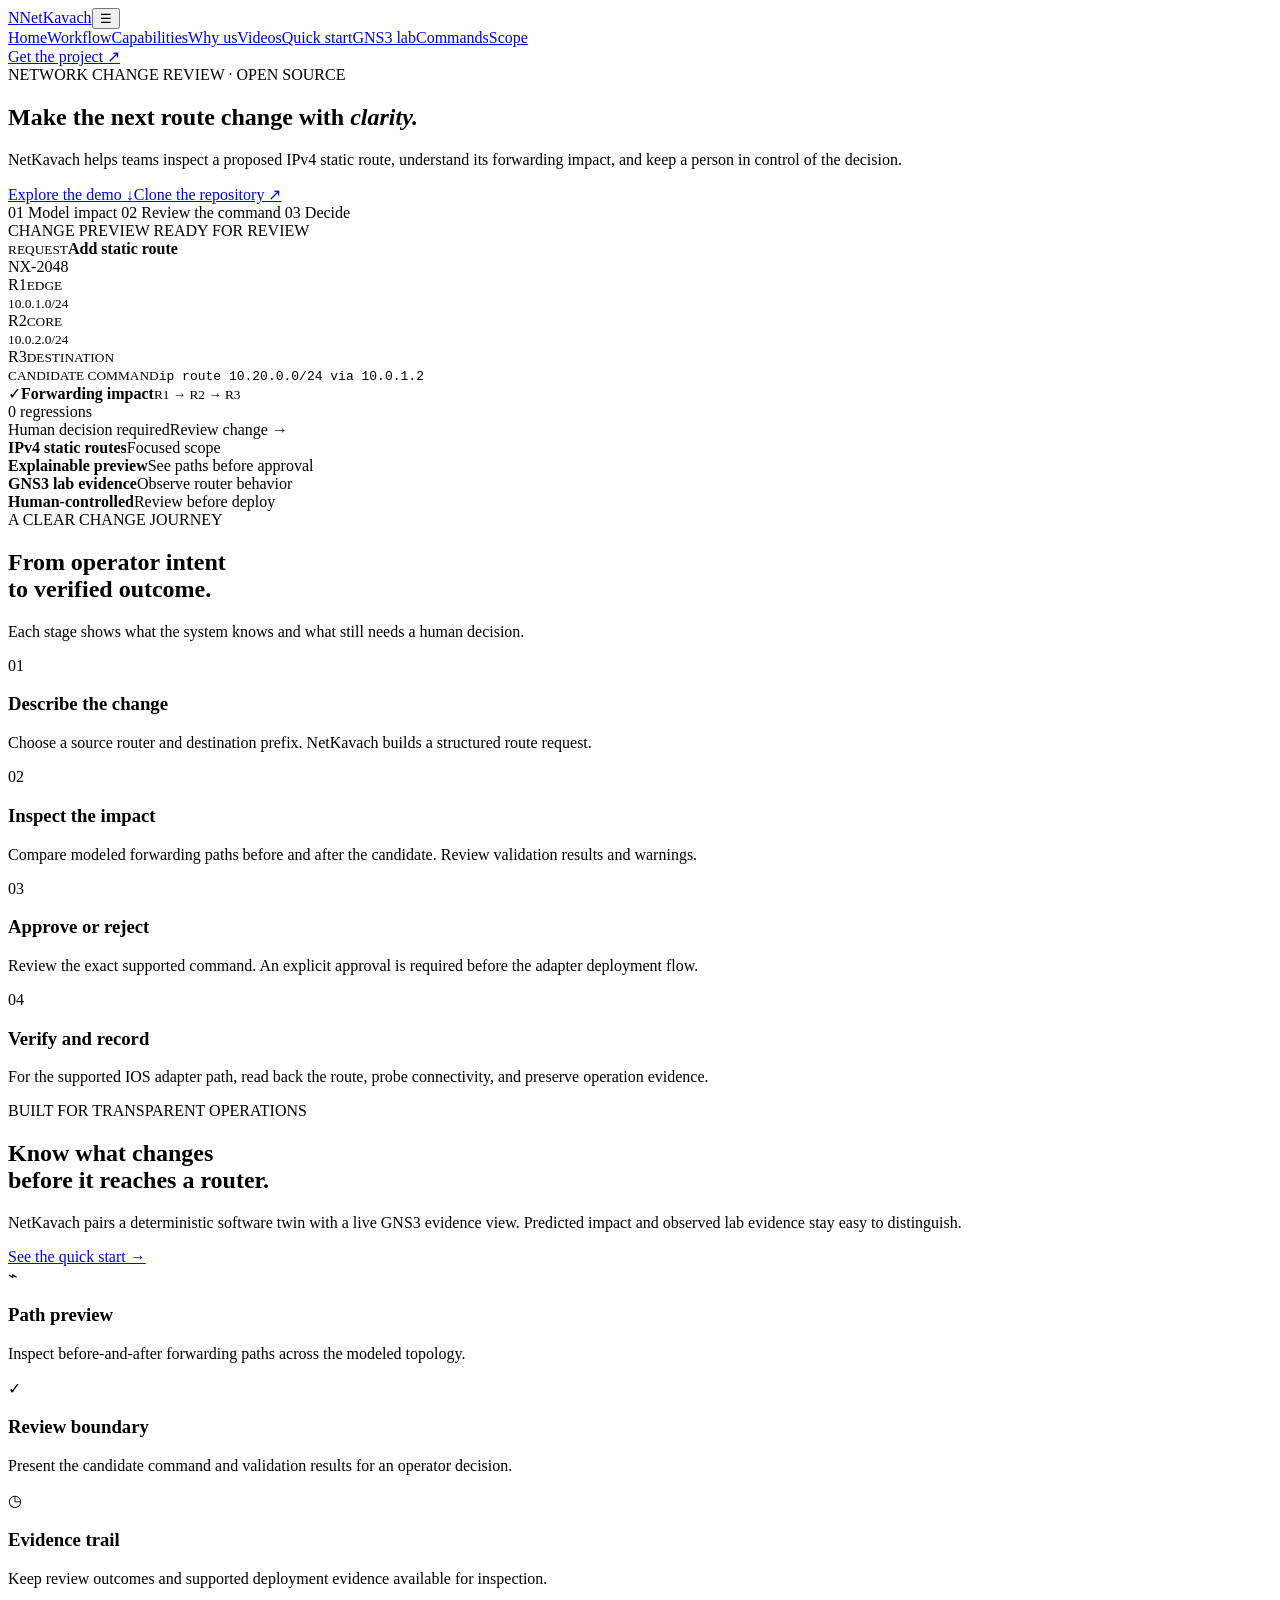
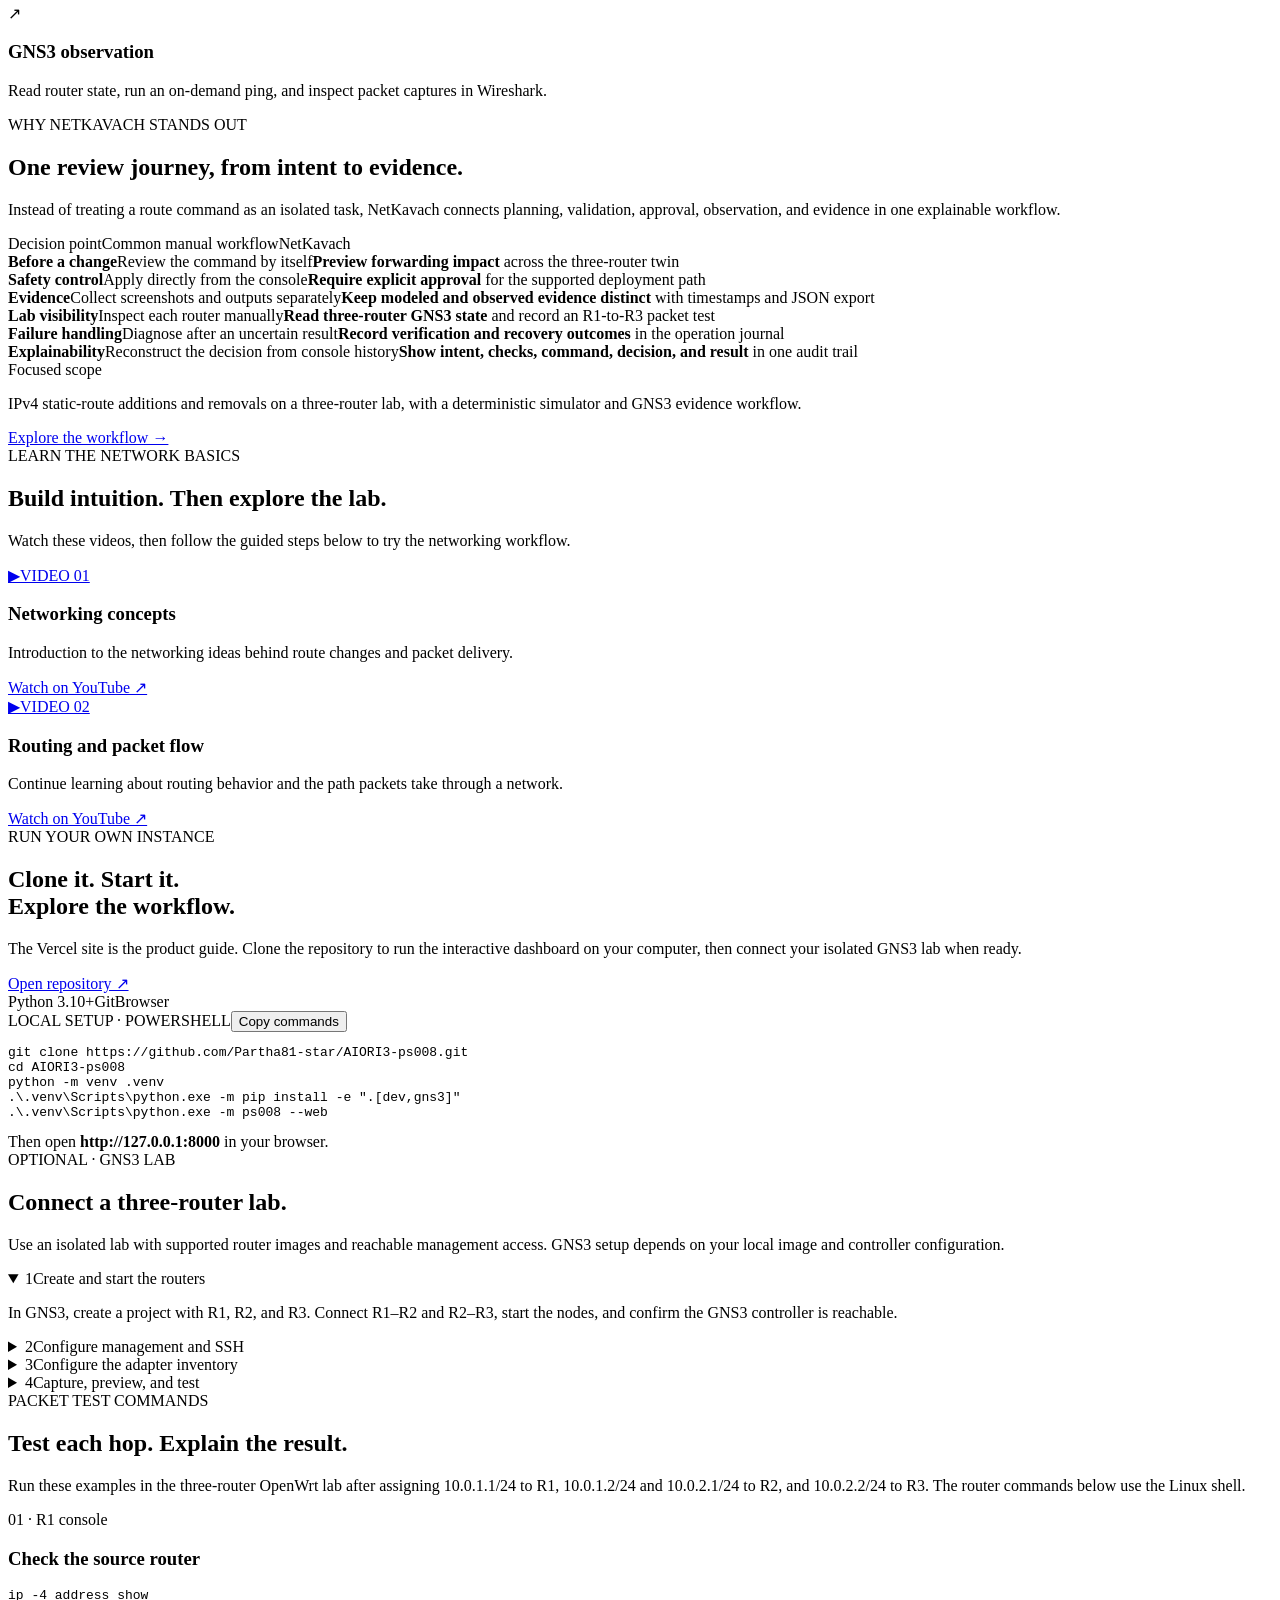
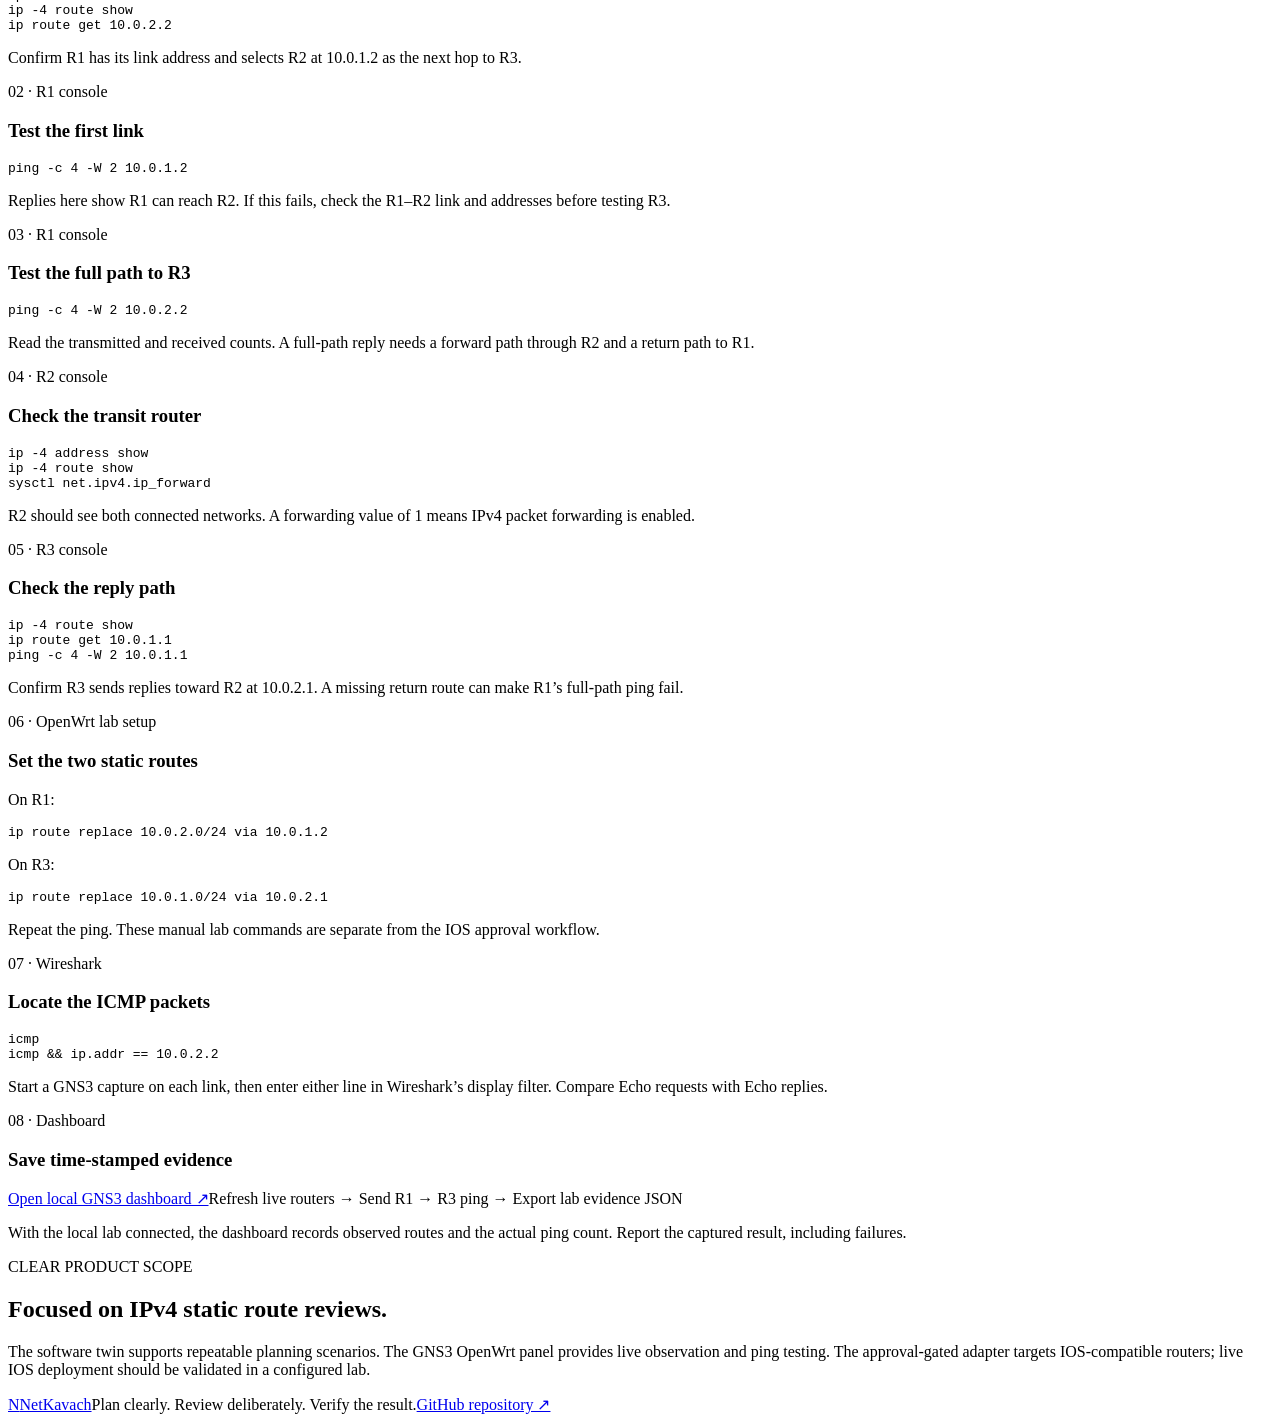
==== commit 52116fab: "Add section navigation and product comparison" ====
--- a/site/index.html
+++ b/site/index.html
@@ -5,13 +5,14 @@
 <title>NetKavach — Review every route change</title><link rel="preconnect" href="https://fonts.googleapis.com"><link rel="preconnect" href="https://fonts.gstatic.com" crossorigin><link href="https://fonts.googleapis.com/css2?family=DM+Mono:wght@400;500&family=Manrope:wght@400;500;600;700;800&display=swap" rel="stylesheet"><link rel="stylesheet" href="/styles.css"><link rel="stylesheet" href="/sections.css"><script src="/site.js" defer></script>
 </head>
 <body>
-<header class="topbar"><a class="brand" href="#top"><span class="brand-mark">N</span>NetKavach</a><button class="menu-toggle" id="menu-toggle" aria-expanded="false" aria-label="Open navigation" aria-controls="main-nav">☰</button><nav id="main-nav" aria-label="Main sections"><a href="#top">Home</a><a href="#workflow">Workflow</a><a href="#features">Capabilities</a><a href="#learn">Videos</a><a href="#quickstart">Quick start</a><a href="#gns3-guide">GNS3 lab</a><a href="#commands">Commands</a><a href="#scope">Scope</a></nav><a class="button button-small" href="https://github.com/Partha81-star/AIORI3-ps008" target="_blank" rel="noreferrer">Get the project ↗</a></header>
+<header class="topbar"><a class="brand" href="#top"><span class="brand-mark">N</span>NetKavach</a><button class="menu-toggle" id="menu-toggle" aria-expanded="false" aria-label="Open navigation" aria-controls="main-nav">☰</button><nav id="main-nav" aria-label="Main sections"><a href="#top">Home</a><a href="#workflow">Workflow</a><a href="#features">Capabilities</a><a href="#standout">Why us</a><a href="#learn">Videos</a><a href="#quickstart">Quick start</a><a href="#gns3-guide">GNS3 lab</a><a href="#commands">Commands</a><a href="#scope">Scope</a></nav><a class="button button-small" href="https://github.com/Partha81-star/AIORI3-ps008" target="_blank" rel="noreferrer">Get the project ↗</a></header>
 <main id="top">
 <section class="hero wrap"><div class="hero-copy"><div class="eyebrow"><span class="pulse"></span> NETWORK CHANGE REVIEW · OPEN SOURCE</div><h1>Make the next route change with <em>clarity.</em></h1><p class="lead">NetKavach helps teams inspect a proposed IPv4 static route, understand its forwarding impact, and keep a person in control of the decision.</p><div class="hero-actions"><a class="button" href="#quickstart">Explore the demo ↓</a><a class="button button-quiet" href="https://github.com/Partha81-star/AIORI3-ps008" target="_blank" rel="noreferrer">Clone the repository ↗</a></div><div class="hero-note"><span>01</span> Model impact <i></i><span>02</span> Review the command <i></i><span>03</span> Decide</div></div>
 <div class="hero-visual"><div class="visual-head"><span>CHANGE PREVIEW</span><span class="status"><i></i> READY FOR REVIEW</span></div><div class="route-request"><div><small>REQUEST</small><strong>Add static route</strong></div><span class="request-id">NX-2048</span></div><div class="topology"><div class="router"><span>R1</span><small>EDGE</small></div><div class="edge"><i></i><small>10.0.1.0/24</small></div><div class="router router-active"><span>R2</span><small>CORE</small></div><div class="edge"><i></i><small>10.0.2.0/24</small></div><div class="router"><span>R3</span><small>DESTINATION</small></div></div><div class="command"><small>CANDIDATE COMMAND</small><code>ip route 10.20.0.0/24 via 10.0.1.2</code></div><div class="impact-row"><div><span class="check">✓</span><span><b>Forwarding impact</b><small>R1 → R2 → R3</small></span></div><span class="impact-tag">0 regressions</span></div><div class="review-footer"><span>Human decision required</span><span class="review-chip">Review change →</span></div></div></section>
 <section class="proof-strip"><div><strong>IPv4 static routes</strong><span>Focused scope</span></div><div><strong>Explainable preview</strong><span>See paths before approval</span></div><div><strong>GNS3 lab evidence</strong><span>Observe router behavior</span></div><div><strong>Human-controlled</strong><span>Review before deploy</span></div></section>
 <section class="section wrap" id="workflow"><div class="section-intro"><div class="eyebrow">A CLEAR CHANGE JOURNEY</div><h2>From operator intent<br>to verified outcome.</h2><p>Each stage shows what the system knows and what still needs a human decision.</p></div><div class="steps"><article><span>01</span><h3>Describe the change</h3><p>Choose a source router and destination prefix. NetKavach builds a structured route request.</p></article><article><span>02</span><h3>Inspect the impact</h3><p>Compare modeled forwarding paths before and after the candidate. Review validation results and warnings.</p></article><article><span>03</span><h3>Approve or reject</h3><p>Review the exact supported command. An explicit approval is required before the adapter deployment flow.</p></article><article><span>04</span><h3>Verify and record</h3><p>For the supported IOS adapter path, read back the route, probe connectivity, and preserve operation evidence.</p></article></div></section>
 <section class="feature-band" id="features"><div class="wrap feature-layout"><div><div class="eyebrow">BUILT FOR TRANSPARENT OPERATIONS</div><h2>Know what changes<br>before it reaches a router.</h2><p>NetKavach pairs a deterministic software twin with a live GNS3 evidence view. Predicted impact and observed lab evidence stay easy to distinguish.</p><a class="text-link" href="#quickstart">See the quick start →</a></div><div class="feature-grid"><article><span class="feature-icon">⌁</span><h3>Path preview</h3><p>Inspect before-and-after forwarding paths across the modeled topology.</p></article><article><span class="feature-icon">✓</span><h3>Review boundary</h3><p>Present the candidate command and validation results for an operator decision.</p></article><article><span class="feature-icon">◷</span><h3>Evidence trail</h3><p>Keep review outcomes and supported deployment evidence available for inspection.</p></article><article><span class="feature-icon">↗</span><h3>GNS3 observation</h3><p>Read router state, run an on-demand ping, and inspect packet captures in Wireshark.</p></article></div></div></section>
+<section class="standout-section section" id="standout"><div class="wrap"><div class="section-intro standout-intro"><div class="eyebrow">WHY NETKAVACH STANDS OUT</div><h2>One review journey, from intent to evidence.</h2><p>Instead of treating a route command as an isolated task, NetKavach connects planning, validation, approval, observation, and evidence in one explainable workflow.</p></div><div class="comparison" role="table" aria-label="NetKavach compared with a common manual route-change workflow"><div class="comparison-row comparison-head" role="row"><span role="columnheader">Decision point</span><span role="columnheader">Common manual workflow</span><span role="columnheader">NetKavach</span></div><div class="comparison-row" role="row"><strong role="cell">Before a change</strong><span role="cell">Review the command by itself</span><span role="cell"><b>Preview forwarding impact</b> across the three-router twin</span></div><div class="comparison-row" role="row"><strong role="cell">Safety control</strong><span role="cell">Apply directly from the console</span><span role="cell"><b>Require explicit approval</b> for the supported deployment path</span></div><div class="comparison-row" role="row"><strong role="cell">Evidence</strong><span role="cell">Collect screenshots and outputs separately</span><span role="cell"><b>Keep modeled and observed evidence distinct</b> with timestamps and JSON export</span></div><div class="comparison-row" role="row"><strong role="cell">Lab visibility</strong><span role="cell">Inspect each router manually</span><span role="cell"><b>Read three-router GNS3 state</b> and record an R1-to-R3 packet test</span></div><div class="comparison-row" role="row"><strong role="cell">Failure handling</strong><span role="cell">Diagnose after an uncertain result</span><span role="cell"><b>Record verification and recovery outcomes</b> in the operation journal</span></div><div class="comparison-row" role="row"><strong role="cell">Explainability</strong><span role="cell">Reconstruct the decision from console history</span><span role="cell"><b>Show intent, checks, command, decision, and result</b> in one audit trail</span></div></div><div class="standout-note"><span>Focused scope</span><p>IPv4 static-route additions and removals on a three-router lab, with a deterministic simulator and GNS3 evidence workflow.</p><a class="text-link" href="#workflow">Explore the workflow →</a></div></div></section>
 <section class="section learn-section wrap" id="learn"><div class="section-intro"><div class="eyebrow">LEARN THE NETWORK BASICS</div><h2>Build intuition. Then explore the lab.</h2><p>Watch these videos, then follow the guided steps below to try the networking workflow.</p></div><div class="video-grid"><article class="video-card"><a class="video-thumb thumb-one" href="https://youtu.be/9toLLnAVdME" target="_blank" rel="noreferrer"><span class="play">▶</span><span class="video-caption">VIDEO 01</span></a><div class="video-info"><h3>Networking concepts</h3><p>Introduction to the networking ideas behind route changes and packet delivery.</p><a href="https://youtu.be/9toLLnAVdME" target="_blank" rel="noreferrer">Watch on YouTube ↗</a></div></article><article class="video-card"><a class="video-thumb thumb-two" href="https://youtu.be/iiHLgzWTlmo" target="_blank" rel="noreferrer"><span class="play">▶</span><span class="video-caption">VIDEO 02</span></a><div class="video-info"><h3>Routing and packet flow</h3><p>Continue learning about routing behavior and the path packets take through a network.</p><a href="https://youtu.be/iiHLgzWTlmo" target="_blank" rel="noreferrer">Watch on YouTube ↗</a></div></article></div></section>
 <section class="quickstart" id="quickstart"><div class="wrap quick-layout"><div class="quick-copy"><div class="eyebrow">RUN YOUR OWN INSTANCE</div><h2>Clone it. Start it.<br>Explore the workflow.</h2><p>The Vercel site is the product guide. Clone the repository to run the interactive dashboard on your computer, then connect your isolated GNS3 lab when ready.</p><a class="button button-light" href="https://github.com/Partha81-star/AIORI3-ps008" target="_blank" rel="noreferrer">Open repository ↗</a><div class="requirements"><span>Python 3.10+</span><span>Git</span><span>Browser</span></div></div><div class="terminal-card"><div class="terminal-top"><span></span><span></span><span></span><label>LOCAL SETUP · POWERSHELL</label><button class="copy-button" id="copy-commands">Copy commands</button></div><pre id="install-commands">git clone https://github.com/Partha81-star/AIORI3-ps008.git
 cd AIORI3-ps008
